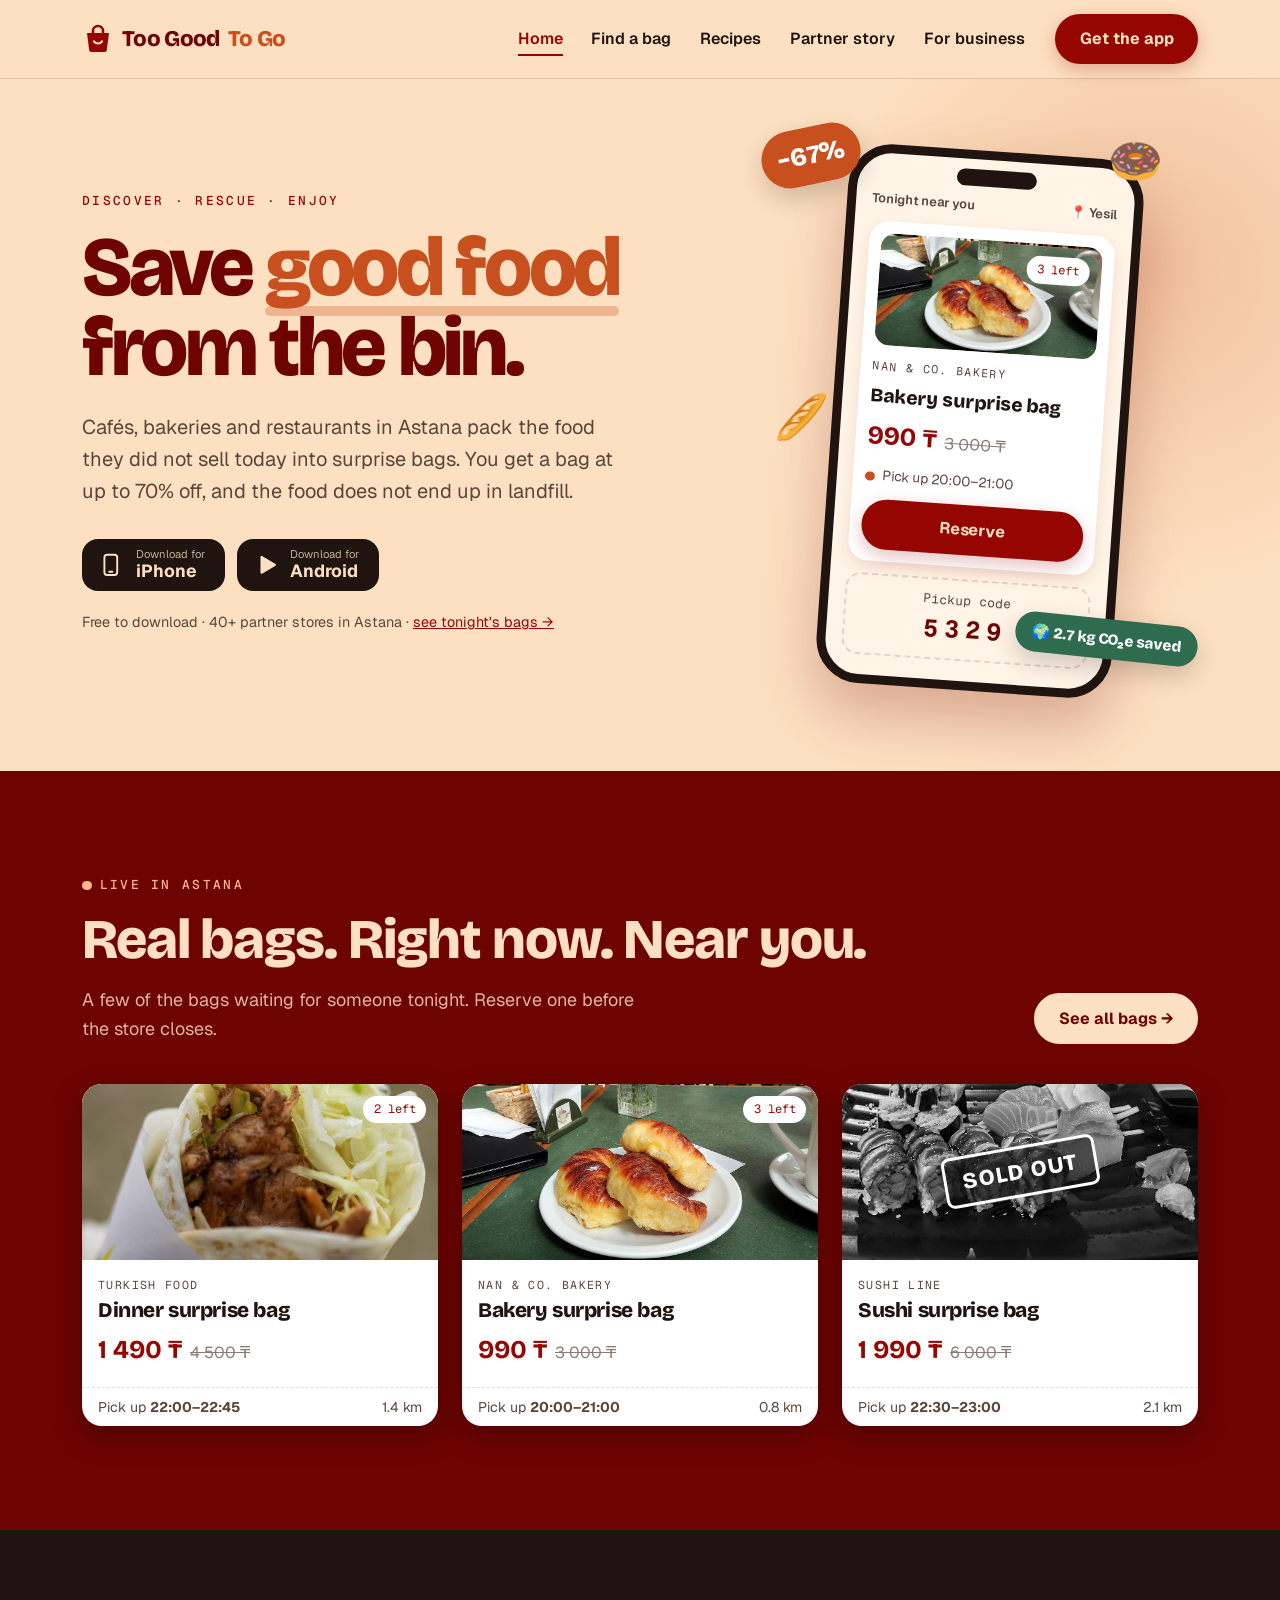
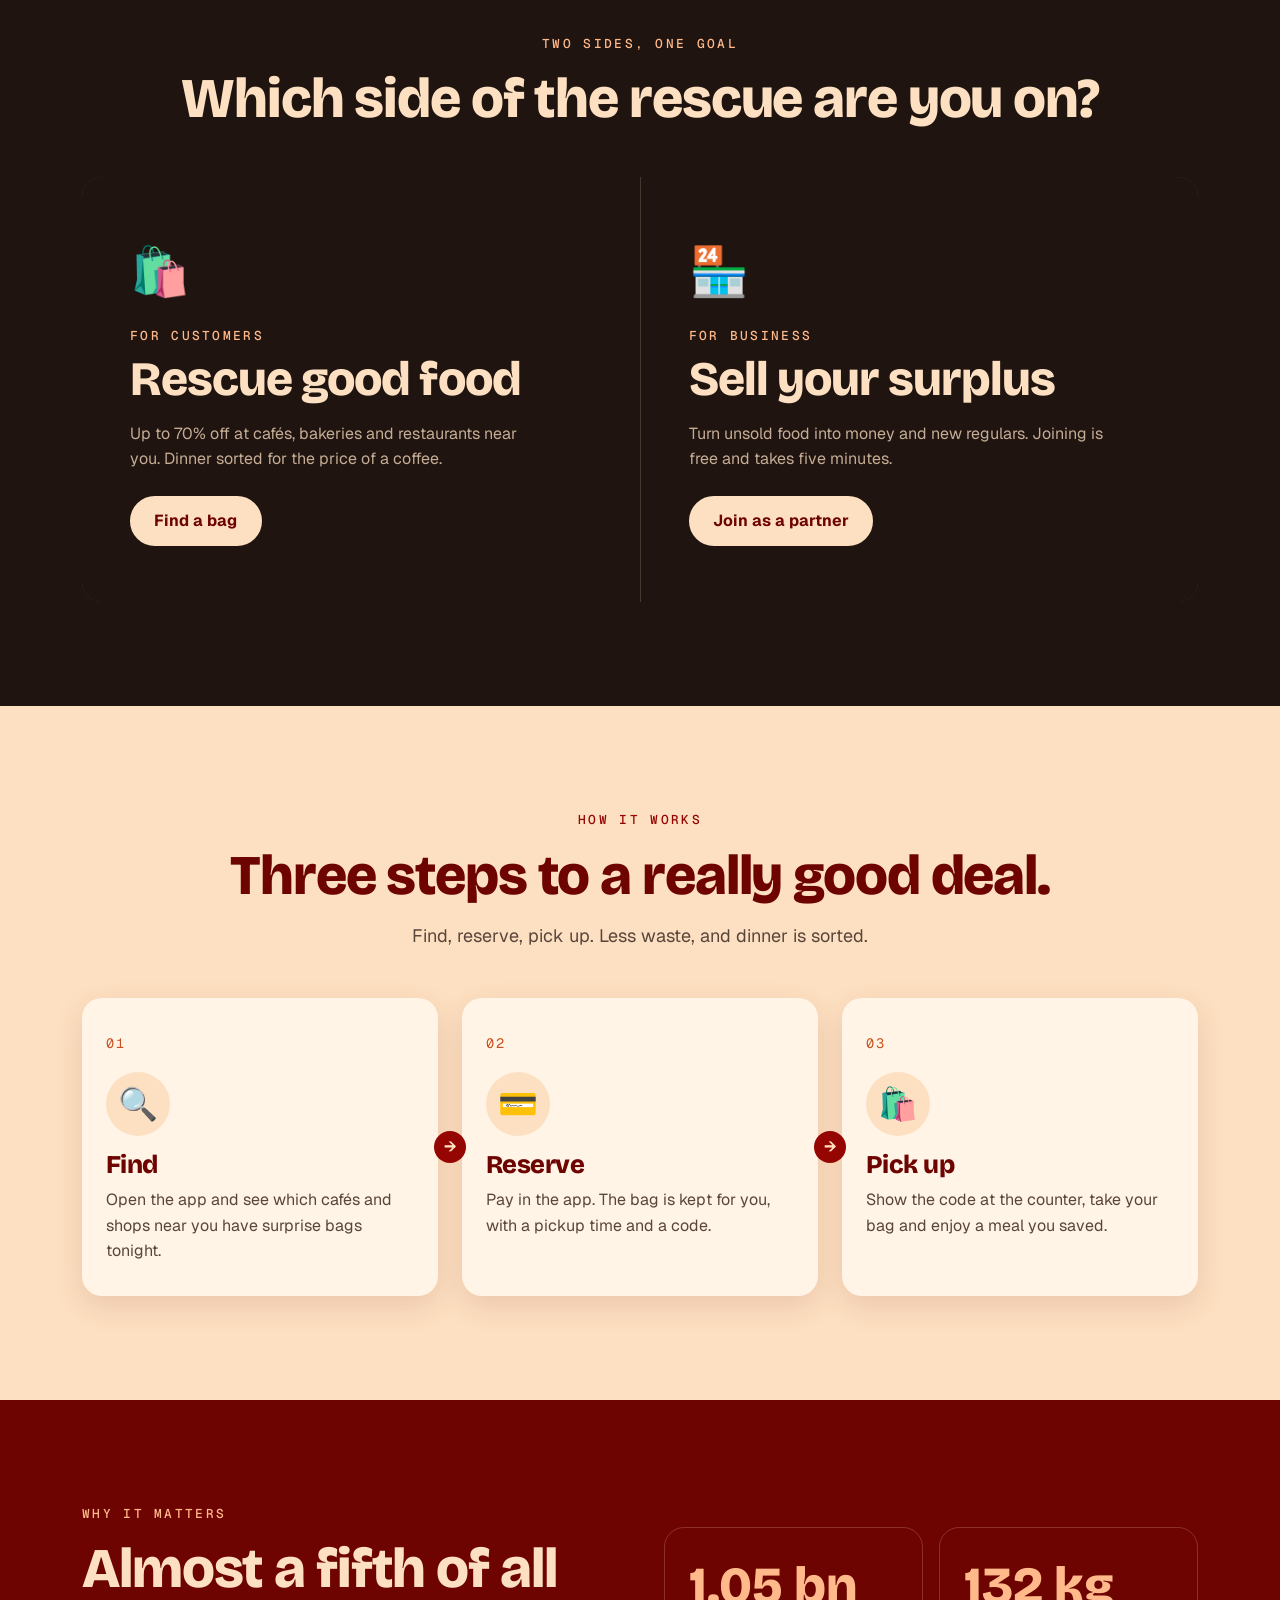
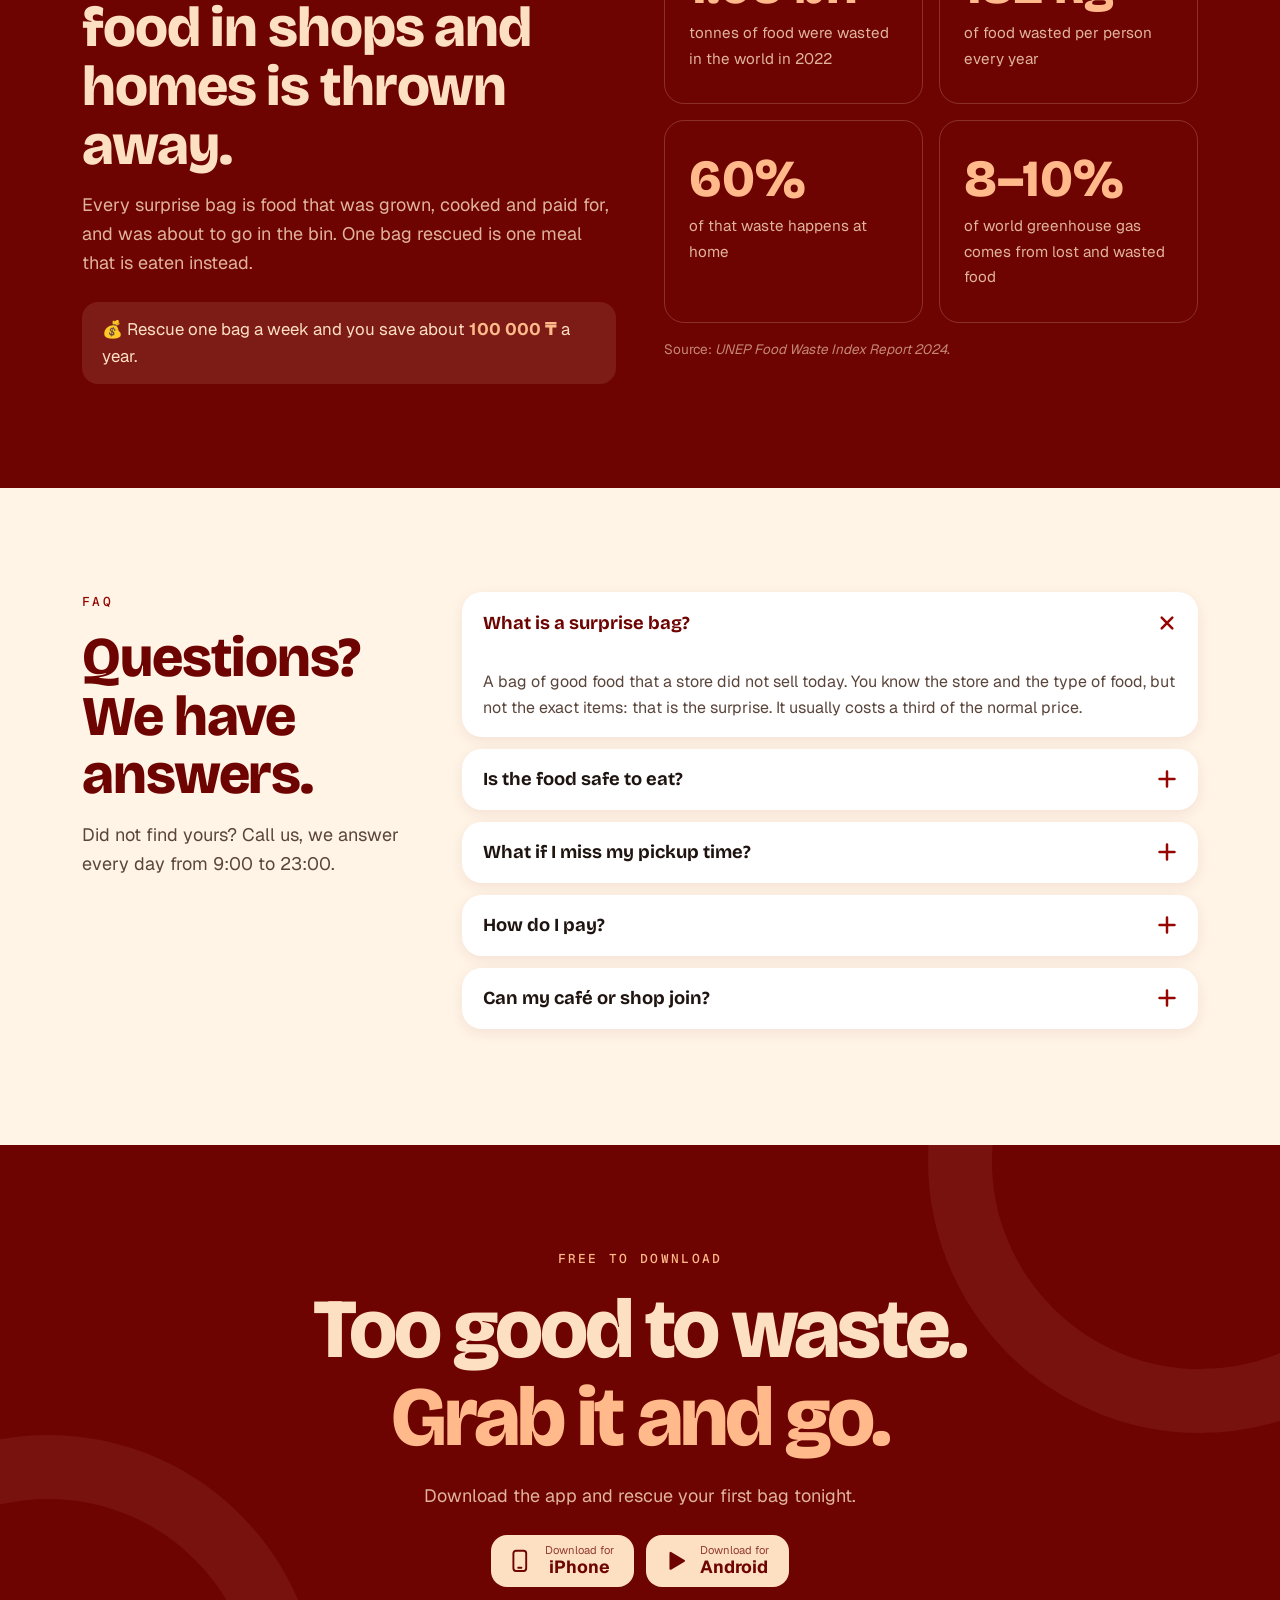
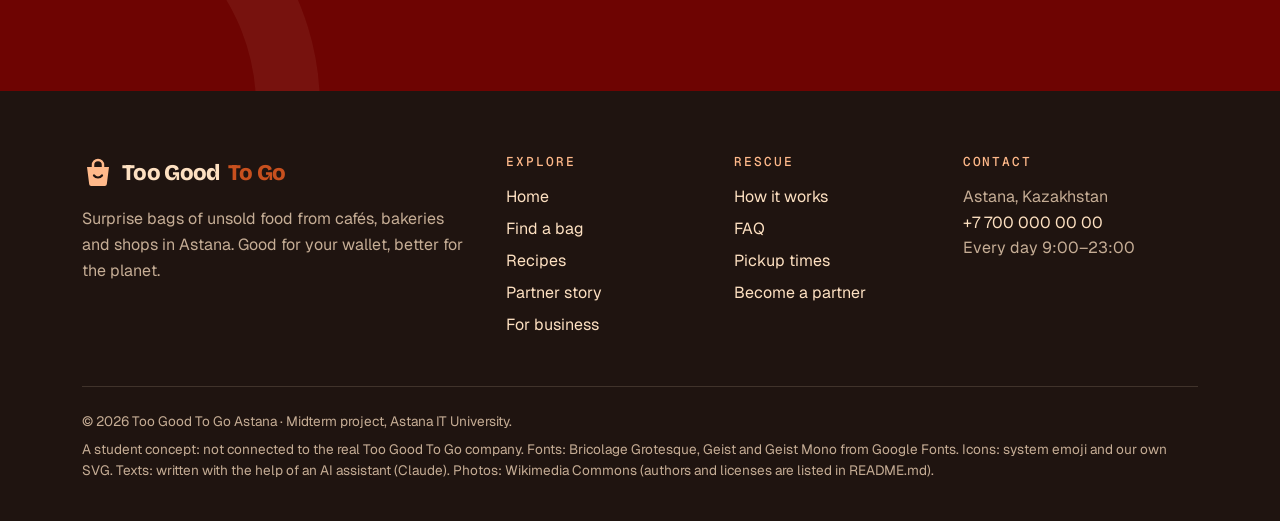
==== index.html @ b16d497e "Home and Partner story pages, shared styles" ====
<!DOCTYPE html>
<html lang="en">
<head>
    <meta charset="UTF-8">
    <meta name="viewport" content="width=device-width, initial-scale=1">
    <meta name="description" content="Too Good To Go Astana: surprise bags of unsold food from cafés, bakeries and shops at up to 70% off.">
    <title>Too Good To Go — Save good food in Astana</title>
    <link rel="preconnect" href="https://fonts.googleapis.com">
    <link rel="preconnect" href="https://fonts.gstatic.com" crossorigin>
    <link href="https://fonts.googleapis.com/css2?family=Bricolage+Grotesque:opsz,wght@12..96,500..800&family=Geist:wght@400..700&family=Geist+Mono:wght@500&display=swap" rel="stylesheet">
    <link href="https://cdn.jsdelivr.net/npm/bootstrap@5.3.8/dist/css/bootstrap.min.css" rel="stylesheet"
          integrity="sha384-sRIl4kxILFvY47J16cr9ZwB07vP4J8+LH7qKQnuqkuIAvNWLzeN8tE5YBujZqJLB" crossorigin="anonymous">
    <link rel="stylesheet" href="css/style.css">
    <link rel="stylesheet" href="css/home.css">
</head>
<body>
<a class="visually-hidden-focusable" href="#main">Skip to content</a>

<header class="site-header sticky-top">
    <nav class="navbar navbar-expand-lg" aria-label="Main menu">
        <div class="container">
            <a class="navbar-brand brand" href="index.html">
                <svg class="brand-icon" viewBox="0 0 32 32" aria-hidden="true">
                    <path d="M11 10V8a5 5 0 0 1 10 0v2" fill="none" stroke="currentColor" stroke-width="2.5" stroke-linecap="round"/>
                    <path d="M5 10h22l-2.2 17.2A2 2 0 0 1 22.8 29H9.2a2 2 0 0 1-2-1.8z" fill="currentColor"/>
                    <path class="brand-smile" d="M12 18.5a5 5 0 0 0 8 0" fill="none" stroke-width="2.2" stroke-linecap="round"/>
                </svg>
                Too Good <span>To Go</span>
            </a>
            <button class="navbar-toggler" type="button" data-bs-toggle="collapse" data-bs-target="#mainMenu"
                    aria-controls="mainMenu" aria-expanded="false" aria-label="Open the menu">
                <span class="navbar-toggler-icon"></span>
            </button>
            <div class="collapse navbar-collapse" id="mainMenu">
                <ul class="navbar-nav ms-auto align-items-lg-center">
                    <li class="nav-item"><a class="nav-link active" aria-current="page" href="index.html">Home</a></li>
                    <li class="nav-item"><a class="nav-link" href="bags.html">Find a bag</a></li>
                    <li class="nav-item"><a class="nav-link" href="recipes.html">Recipes</a></li>
                    <li class="nav-item"><a class="nav-link" href="store.html">Partner story</a></li>
                    <li class="nav-item"><a class="nav-link" href="business.html">For business</a></li>
                    <li class="nav-item ms-lg-3"><a class="btn btn-brand" href="index.html#app">Get the app</a></li>
                </ul>
            </div>
        </div>
    </nav>
</header>

<main id="main">

    <!-- Hero: text on the left, a phone with a bag on the right -->
    <section class="hero">
        <div class="container">
            <div class="row align-items-center g-4 g-xl-5">
                <div class="col-12 col-lg-7">
                    <p class="eyebrow">Discover · Rescue · Enjoy</p>
                    <h1 class="hero-title">Save <span class="highlight">good food</span> <span class="text-nowrap">from the bin.</span></h1>
                    <p class="hero-lead d-none d-md-block">Cafés, bakeries and restaurants in Astana pack the food
                        they did not sell today into surprise bags. You get a bag at up to 70% off, and the food
                        does not end up in landfill.</p>
                    <p class="hero-lead d-md-none">Surprise bags of unsold food from cafés and bakeries in Astana,
                        up to 70% off.</p>
                    <div class="store-buttons">
                        <a class="store-btn" href="#app">
                            <svg viewBox="0 0 24 24" fill="none" stroke="currentColor" stroke-width="1.8"
                                 stroke-linecap="round" aria-hidden="true">
                                <rect x="6" y="2.5" width="12" height="19" rx="2.5"/>
                                <path d="M10.5 18.5h3"/>
                            </svg>
                            <span><small>Download for</small><strong>iPhone</strong></span>
                        </a>
                        <a class="store-btn" href="#app">
                            <svg viewBox="0 0 24 24" fill="currentColor" aria-hidden="true">
                                <path d="M7 4.5v15a1 1 0 0 0 1.5.86l12.6-7.5a1 1 0 0 0 0-1.72L8.5 3.64A1 1 0 0 0 7 4.5z"/>
                            </svg>
                            <span><small>Download for</small><strong>Android</strong></span>
                        </a>
                    </div>
                    <p class="hero-note">Free to download · 40+ partner stores in Astana ·
                        <a href="bags.html">see tonight's bags →</a></p>
                </div>

                <div class="col-12 col-lg-5">
                    <figure class="hero-visual mb-0">
                        <div class="phone">
                            <div class="phone-top">
                                <span>Tonight near you</span>
                                <span>📍 Yesil</span>
                            </div>
                            <article class="phone-bag">
                                <div class="bag-media phone-bag-media">
                                    <img class="bag-photo" src="images/croissant.jpg" alt="Croissants on a plate" width="1200" height="800">
                                    <span class="bag-left">3 left</span>
                                </div>
                                <p class="bag-store">Nan &amp; Co. Bakery</p>
                                <p class="phone-bag-title">Bakery surprise bag</p>
                                <p class="bag-price"><strong>990 ₸</strong> <s>3 000 ₸</s></p>
                                <p class="phone-time"><span class="live-dot"></span>Pick up 20:00–21:00</p>
                                <a class="btn btn-brand w-100" href="bags.html">Reserve</a>
                            </article>
                            <p class="phone-code">Pickup code <strong>5329</strong></p>
                        </div>
                        <span class="sticker sticker-sale" aria-hidden="true">−67%</span>
                        <span class="sticker sticker-co2 d-none d-md-block" aria-hidden="true">🌍 2.7 kg CO₂e saved</span>
                        <span class="sticker sticker-emoji sticker-bread d-none d-sm-block" aria-hidden="true">🥖</span>
                        <span class="sticker sticker-emoji sticker-donut d-none d-sm-block" aria-hidden="true">🍩</span>
                        <figcaption class="visually-hidden">Example of a bag in the app: a bakery bag for 990 ₸
                            instead of 3 000 ₸.</figcaption>
                    </figure>
                </div>
            </div>
        </div>
    </section>

    <!-- Live bags: Bootstrap cards, 1 per row on a phone, 3 from 768px -->
    <section id="live" class="section section-dark">
        <div class="container">
            <div class="live-head">
                <div>
                    <p class="eyebrow"><span class="live-dot"></span>Live in Astana</p>
                    <h2 class="section-title">Real bags. Right now. Near you.</h2>
                    <p class="section-intro mb-0">A few of the bags waiting for someone tonight. Reserve one before
                        the store closes.</p>
                </div>
                <a class="btn btn-cream" href="bags.html">See all bags →</a>
            </div>

            <div class="row g-4">
                <div class="col-12 col-md-4">
                    <article class="card bag-card h-100">
                        <div class="bag-media">
                            <img class="bag-photo" src="images/doner.jpg" alt="Döner wrap with chicken and cabbage" width="1200" height="800">
                            <span class="bag-left">2 left</span>
                        </div>
                        <div class="card-body">
                            <p class="bag-store">Turkish Food</p>
                            <h3 class="card-title bag-title">
                                <a class="stretched-link" href="store.html">Dinner surprise bag</a>
                            </h3>
                            <p class="bag-price"><strong>1 490 ₸</strong> <s>4 500 ₸</s></p>
                        </div>
                        <div class="card-footer bag-foot">
                            <span>Pick up <strong>22:00–22:45</strong></span>
                            <span>1.4 km</span>
                        </div>
                    </article>
                </div>
                <div class="col-12 col-md-4">
                    <article class="card bag-card h-100">
                        <div class="bag-media">
                            <img class="bag-photo" src="images/croissant.jpg" alt="Croissants on a plate" width="1200" height="800">
                            <span class="bag-left">3 left</span>
                        </div>
                        <div class="card-body">
                            <p class="bag-store">Nan &amp; Co. Bakery</p>
                            <h3 class="card-title bag-title">Bakery surprise bag</h3>
                            <p class="bag-price"><strong>990 ₸</strong> <s>3 000 ₸</s></p>
                        </div>
                        <div class="card-footer bag-foot">
                            <span>Pick up <strong>20:00–21:00</strong></span>
                            <span>0.8 km</span>
                        </div>
                    </article>
                </div>
                <div class="col-12 col-md-4">
                    <article class="card bag-card is-sold h-100">
                        <div class="bag-media">
                            <img class="bag-photo" src="images/sushi.jpg" alt="Sushi and sashimi on a dark plate" width="1200" height="800">
                            <span class="sold-stamp">Sold out</span>
                        </div>
                        <div class="card-body">
                            <p class="bag-store">Sushi Line</p>
                            <h3 class="card-title bag-title">Sushi surprise bag</h3>
                            <p class="bag-price"><strong>1 990 ₸</strong> <s>6 000 ₸</s></p>
                        </div>
                        <div class="card-footer bag-foot">
                            <span>Pick up <strong>22:30–23:00</strong></span>
                            <span>2.1 km</span>
                        </div>
                    </article>
                </div>
            </div>
        </div>
    </section>

    <!-- Two sides: my own grid, the 1px gap becomes the line between the halves -->
    <section class="section section-ink">
        <div class="container">
            <div class="text-center mb-5">
                <p class="eyebrow">Two sides, one goal</p>
                <h2 class="section-title">Which side of the rescue are you on?</h2>
            </div>
            <div class="sides-grid">
                <article class="side">
                    <span class="side-emoji" aria-hidden="true">🛍️</span>
                    <p class="eyebrow mt-3 mb-0">For customers</p>
                    <h3>Rescue good food</h3>
                    <p>Up to 70% off at cafés, bakeries and restaurants near you. Dinner sorted for the price of a
                        coffee.</p>
                    <a class="btn btn-cream" href="bags.html">Find a bag</a>
                </article>
                <article class="side">
                    <span class="side-emoji" aria-hidden="true">🏪</span>
                    <p class="eyebrow mt-3 mb-0">For business</p>
                    <h3>Sell your surplus</h3>
                    <p>Turn unsold food into money and new regulars. Joining is free and takes five minutes.</p>
                    <a class="btn btn-cream" href="business.html">Join as a partner</a>
                </article>
            </div>
        </div>
    </section>

    <!-- How it works: an ordered list, because the steps go in order -->
    <section id="how" class="section">
        <div class="container">
            <div class="text-center mb-5">
                <p class="eyebrow">How it works</p>
                <h2 class="section-title">Three steps to a really good deal.</h2>
                <p class="section-intro">Find, reserve, pick up. Less waste, and dinner is sorted.</p>
            </div>
            <ol class="steps">
                <li class="step">
                    <span class="step-num">01</span>
                    <span class="step-icon" aria-hidden="true">🔍</span>
                    <h3>Find</h3>
                    <p>Open the app and see which cafés and shops near you have surprise bags tonight.</p>
                </li>
                <li class="step">
                    <span class="step-num">02</span>
                    <span class="step-icon" aria-hidden="true">💳</span>
                    <h3>Reserve</h3>
                    <p>Pay in the app. The bag is kept for you, with a pickup time and a code.</p>
                </li>
                <li class="step">
                    <span class="step-num">03</span>
                    <span class="step-icon" aria-hidden="true">🛍️</span>
                    <h3>Pick up</h3>
                    <p>Show the code at the counter, take your bag and enjoy a meal you saved.</p>
                </li>
            </ol>
        </div>
    </section>

    <!-- Why it matters: text + 4 numbers in my own grid -->
    <section id="impact" class="section section-dark">
        <div class="container">
            <div class="row g-4 g-xl-5 align-items-center">
                <div class="col-12 col-lg-6">
                    <p class="eyebrow">Why it matters</p>
                    <h2 class="section-title">Almost a fifth of all food in shops and homes is thrown away.</h2>
                    <p class="section-intro">Every surprise bag is food that was grown, cooked and paid for, and was
                        about to go in the bin. One bag rescued is one meal that is eaten instead.</p>
                    <p class="saving"><span aria-hidden="true">💰</span> Rescue one bag a week and you save about
                        <strong>100 000 ₸</strong> a year.</p>
                </div>
                <div class="col-12 col-lg-6">
                    <ul class="stats">
                        <li class="stat">
                            <span class="stat-number">1.05 bn</span>
                            <span class="stat-label">tonnes of food were wasted in the world in 2022</span>
                        </li>
                        <li class="stat">
                            <span class="stat-number">132 kg</span>
                            <span class="stat-label">of food wasted per person every year</span>
                        </li>
                        <li class="stat">
                            <span class="stat-number">60%</span>
                            <span class="stat-label">of that waste happens at home</span>
                        </li>
                        <li class="stat">
                            <span class="stat-number">8–10%</span>
                            <span class="stat-label">of world greenhouse gas comes from lost and wasted food</span>
                        </li>
                    </ul>
                    <p class="impact-source">Source: <cite>UNEP Food Waste Index Report 2024</cite>.</p>
                </div>
            </div>
        </div>
    </section>

    <!-- FAQ: Bootstrap accordion -->
    <section id="faq" class="section section-cream">
        <div class="container">
            <div class="row g-4">
                <div class="col-12 col-lg-4">
                    <p class="eyebrow">FAQ</p>
                    <h2 class="section-title">Questions? We have answers.</h2>
                    <p class="section-intro">Did not find yours? Call us, we answer every day from 9:00 to 23:00.</p>
                </div>
                <div class="col-12 col-lg-8">
                    <div class="accordion faq-accordion" id="faqList">
                        <div class="accordion-item">
                            <h3 class="accordion-header">
                                <button class="accordion-button" type="button" data-bs-toggle="collapse"
                                        data-bs-target="#faqBag" aria-expanded="true" aria-controls="faqBag">
                                    What is a surprise bag?
                                </button>
                            </h3>
                            <div id="faqBag" class="accordion-collapse collapse show" data-bs-parent="#faqList">
                                <div class="accordion-body">A bag of good food that a store did not sell today. You
                                    know the store and the type of food, but not the exact items: that is the surprise.
                                    It usually costs a third of the normal price.</div>
                            </div>
                        </div>
                        <div class="accordion-item">
                            <h3 class="accordion-header">
                                <button class="accordion-button collapsed" type="button" data-bs-toggle="collapse"
                                        data-bs-target="#faqSafe" aria-expanded="false" aria-controls="faqSafe">
                                    Is the food safe to eat?
                                </button>
                            </h3>
                            <div id="faqSafe" class="accordion-collapse collapse" data-bs-parent="#faqList">
                                <div class="accordion-body">Yes. Stores only pack food that is fresh and safe today; it
                                    just will not look good enough to sell tomorrow. Eat it the same evening or the
                                    next day.</div>
                            </div>
                        </div>
                        <div class="accordion-item">
                            <h3 class="accordion-header">
                                <button class="accordion-button collapsed" type="button" data-bs-toggle="collapse"
                                        data-bs-target="#faqLate" aria-expanded="false" aria-controls="faqLate">
                                    What if I miss my pickup time?
                                </button>
                            </h3>
                            <div id="faqLate" class="accordion-collapse collapse" data-bs-parent="#faqList">
                                <div class="accordion-body">The store keeps your bag only during the pickup time. If you
                                    cannot come, cancel in the app at least two hours before and you get your money
                                    back.</div>
                            </div>
                        </div>
                        <div class="accordion-item">
                            <h3 class="accordion-header">
                                <button class="accordion-button collapsed" type="button" data-bs-toggle="collapse"
                                        data-bs-target="#faqPay" aria-expanded="false" aria-controls="faqPay">
                                    How do I pay?
                                </button>
                            </h3>
                            <div id="faqPay" class="accordion-collapse collapse" data-bs-parent="#faqList">
                                <div class="accordion-body">In the app, with a bank card, Apple Pay or Google Pay. You pay
                                    before you come, so the pickup takes a few seconds.</div>
                            </div>
                        </div>
                        <div class="accordion-item">
                            <h3 class="accordion-header">
                                <button class="accordion-button collapsed" type="button" data-bs-toggle="collapse"
                                        data-bs-target="#faqJoin" aria-expanded="false" aria-controls="faqJoin">
                                    Can my café or shop join?
                                </button>
                            </h3>
                            <div id="faqJoin" class="accordion-collapse collapse" data-bs-parent="#faqList">
                                <div class="accordion-body">Yes! Joining is free and takes about five minutes. Fill in
                                    the form on the <a href="business.html#join">For business</a> page.</div>
                            </div>
                        </div>
                    </div>
                </div>
            </div>
        </div>
    </section>

    <!-- Call to action -->
    <section id="app" class="section section-dark cta">
        <div class="container">
            <p class="eyebrow">Free to download</p>
            <h2 class="cta-title">Too good to waste. <span>Grab it and go.</span></h2>
            <p class="section-intro mx-auto mb-4">Download the app and rescue your first bag tonight.</p>
            <div class="store-buttons">
                <a class="store-btn" href="#app">
                    <svg viewBox="0 0 24 24" fill="none" stroke="currentColor" stroke-width="1.8"
                         stroke-linecap="round" aria-hidden="true">
                        <rect x="6" y="2.5" width="12" height="19" rx="2.5"/>
                        <path d="M10.5 18.5h3"/>
                    </svg>
                    <span><small>Download for</small><strong>iPhone</strong></span>
                </a>
                <a class="store-btn" href="#app">
                    <svg viewBox="0 0 24 24" fill="currentColor" aria-hidden="true">
                        <path d="M7 4.5v15a1 1 0 0 0 1.5.86l12.6-7.5a1 1 0 0 0 0-1.72L8.5 3.64A1 1 0 0 0 7 4.5z"/>
                    </svg>
                    <span><small>Download for</small><strong>Android</strong></span>
                </a>
            </div>
        </div>
    </section>

</main>

<footer class="site-footer">
    <div class="container">
        <div class="footer-grid">
            <div>
                <a class="brand" href="index.html">
                    <svg class="brand-icon" viewBox="0 0 32 32" aria-hidden="true">
                        <path d="M11 10V8a5 5 0 0 1 10 0v2" fill="none" stroke="currentColor" stroke-width="2.5" stroke-linecap="round"/>
                        <path d="M5 10h22l-2.2 17.2A2 2 0 0 1 22.8 29H9.2a2 2 0 0 1-2-1.8z" fill="currentColor"/>
                        <path class="brand-smile" d="M12 18.5a5 5 0 0 0 8 0" fill="none" stroke-width="2.2" stroke-linecap="round"/>
                    </svg>
                    Too Good <span>To Go</span>
                </a>
                <p>Surprise bags of unsold food from cafés, bakeries and shops in Astana. Good for your wallet,
                    better for the planet.</p>
            </div>
            <nav aria-label="Footer menu">
                <h2 class="footer-title">Explore</h2>
                <ul class="footer-list">
                    <li><a href="index.html">Home</a></li>
                    <li><a href="bags.html">Find a bag</a></li>
                    <li><a href="recipes.html">Recipes</a></li>
                    <li><a href="store.html">Partner story</a></li>
                    <li><a href="business.html">For business</a></li>
                </ul>
            </nav>
            <div>
                <h2 class="footer-title">Rescue</h2>
                <ul class="footer-list">
                    <li><a href="index.html#how">How it works</a></li>
                    <li><a href="index.html#faq">FAQ</a></li>
                    <li><a href="bags.html#schedule">Pickup times</a></li>
                    <li><a href="business.html#join">Become a partner</a></li>
                </ul>
            </div>
            <div>
                <h2 class="footer-title">Contact</h2>
                <address>
                    Astana, Kazakhstan<br>
                    <a href="tel:+77000000000">+7 700 000 00 00</a><br>
                    Every day 9:00–23:00
                </address>
            </div>
        </div>
        <div class="footer-bottom">
            <p>© 2026 Too Good To Go Astana · Midterm project, Astana IT University.</p>
            <p>A student concept: not connected to the real Too Good To Go company. Fonts: Bricolage Grotesque,
                Geist and Geist Mono from Google Fonts. Icons: system emoji and our own SVG. Texts: written with the help of an AI assistant (Claude). Photos: Wikimedia Commons (authors and
                licenses are listed in README.md).</p>
        </div>
    </div>
</footer>

<script src="https://cdn.jsdelivr.net/npm/bootstrap@5.3.8/dist/js/bootstrap.bundle.min.js"
        integrity="sha384-FKyoEForCGlyvwx9Hj09JcYn3nv7wiPVlz7YYwJrWVcXK/BmnVDxM+D2scQbITxI"
        crossorigin="anonymous"></script>
</body>
</html>
---- css/style.css ----
/* Too Good To Go - shared styles for every page, loaded after Bootstrap */


/* ---------- 1. Colours, fonts and sizes ---------- */

:root {
    --peach: #fde0c1;
    --cream: #fff4e6;
    --maroon: #6e0402;
    --red: #950603;
    --orange: #c8501e;
    --apricot: #ffb98a;
    --ink: #1f1410;
    --text: #5a453b;
    --leaf: #2f6b4f;
    --line: rgba(110, 4, 2, 0.15);

    --font-display: "Bricolage Grotesque", system-ui, sans-serif;
    --font-body: "Geist", system-ui, sans-serif;
    --font-mono: "Geist Mono", ui-monospace, monospace;

    --radius: 1.25rem;
    --shadow: 0 10px 30px rgba(110, 4, 2, 0.12);
    --section-space: 3.5rem;

    /* Bootstrap reads these variables, so its links and focus rings get our colours */
    --bs-body-font-family: var(--font-body);
    --bs-link-color-rgb: 149, 6, 3;
    --bs-link-hover-color-rgb: 110, 4, 2;
}

/* more space between sections on bigger screens */
@media (min-width: 768px) {
    :root {
        --section-space: 5rem;
    }
}

@media (min-width: 1200px) {
    :root {
        --section-space: 6.5rem;
    }
}


/* ---------- 2. Base ---------- */

html {
    scroll-behavior: smooth;
    scroll-padding-top: 5rem; /* so the sticky menu does not cover a section after #link */
}

body {
    background-color: var(--peach);
    color: var(--ink);
    font-family: var(--font-body);
    line-height: 1.6;
}

h1, h2, h3, h4 {
    font-family: var(--font-display);
    font-weight: 800;
    line-height: 1.05;
    letter-spacing: -0.02em;
    color: var(--maroon);
}

::selection {
    background-color: var(--orange);
    color: #fff;
}


/* ---------- 3. Sections and headings ---------- */

.section {
    padding-block: var(--section-space);
}

.section-cream {
    background-color: var(--cream);
}

.section-dark {
    background-color: var(--maroon);
    color: var(--peach);
}

.section-ink {
    background-color: var(--ink);
    color: var(--peach);
}

.section-dark :is(h1, h2, h3),
.section-ink :is(h1, h2, h3) {
    color: var(--peach);
}

/* small monospace label above a heading */
.eyebrow {
    font-family: var(--font-mono);
    font-size: 0.8rem;
    font-weight: 500;
    letter-spacing: 0.18em;
    text-transform: uppercase;
    color: var(--red);
    margin-bottom: 1rem;
}

.section-dark .eyebrow,
.section-ink .eyebrow {
    color: var(--apricot);
}

.section-title {
    font-size: clamp(2rem, 5vw, 3.5rem);
    margin-bottom: 1rem;
}

.section-intro {
    color: var(--text);
    font-size: 1.125rem;
    max-width: 36rem;
}

.section-dark .section-intro,
.section-ink .section-intro {
    color: rgba(253, 224, 193, 0.8);
}

.text-center .section-intro {
    margin-inline: auto;
}

/* orange words with a soft underline */
.highlight {
    position: relative;
    color: var(--orange);
    white-space: nowrap;
}

.highlight::after {
    content: "";
    position: absolute;
    left: 0;
    right: 0;
    bottom: 0.02em;
    height: 0.12em;
    border-radius: 1em;
    background-color: rgba(200, 80, 30, 0.3);
}

/* page header for the inner pages */
.page-head {
    padding-block: 3rem 2.5rem;
}

.page-title {
    font-size: clamp(2.5rem, 7vw, 4.75rem);
    letter-spacing: -0.035em;
    margin-bottom: 1.25rem;
}


/* ---------- 4. Navigation (Bootstrap navbar with our colours) ---------- */

.site-header {
    background-color: rgba(253, 224, 193, 0.88);
    backdrop-filter: blur(10px);
    border-bottom: 1px solid var(--line);
}

.navbar {
    --bs-navbar-padding-y: 0.85rem;
    --bs-navbar-color: var(--ink);
    --bs-navbar-hover-color: var(--red);
    --bs-navbar-active-color: var(--red);
    --bs-navbar-nav-link-padding-x: 0.9rem;
    --bs-navbar-toggler-border-color: var(--maroon);
    --bs-navbar-toggler-border-radius: 999px;
    --bs-navbar-toggler-focus-width: 0.2rem;
    --bs-navbar-toggler-icon-bg: url("data:image/svg+xml,%3csvg xmlns='http://www.w3.org/2000/svg' viewBox='0 0 30 30'%3e%3cpath stroke='%236e0402' stroke-linecap='round' stroke-width='2.5' d='M5 8h20M5 15h20M5 22h20'/%3e%3c/svg%3e");
}

.navbar-toggler {
    border-width: 2px;
}

.navbar .nav-link {
    font-weight: 600;
}

/* the logo: a smiling paper bag + the name */
.brand {
    display: inline-flex;
    align-items: center;
    gap: 0.5rem;
    font-family: var(--font-display);
    font-size: 1.4rem;
    font-weight: 800;
    letter-spacing: -0.03em;
    color: var(--maroon);
}

.brand:hover {
    color: var(--maroon);
}

.brand span {
    color: var(--orange);
}

.brand-icon {
    width: 2rem;
    height: 2rem;
    color: var(--red);
    transition: transform 0.3s ease;
}

.brand:hover .brand-icon {
    transform: rotate(-12deg) scale(1.1);
}

/* the smile on the bag has the colour of the background */
.brand-smile {
    stroke: var(--peach);
}

/* phone and tablet: the opened menu gets some space */
@media (max-width: 991.98px) {
    .navbar-nav {
        padding-block: 1rem 0.5rem;
    }

    .navbar-nav .btn {
        margin-top: 0.5rem;
        width: 100%;
    }
}

/* laptop: a line grows under the link you point at and under the current page */
@media (min-width: 992px) {
    .navbar .nav-link {
        position: relative;
    }

    .navbar .nav-link::after {
        content: "";
        position: absolute;
        left: var(--bs-navbar-nav-link-padding-x);
        right: var(--bs-navbar-nav-link-padding-x);
        bottom: 0.25rem;
        height: 2px;
        background-color: currentColor;
        transform: scaleX(0);
        transform-origin: left;
        transition: transform 0.25s ease;
    }

    .navbar .nav-link:hover::after,
    .navbar .nav-link.active::after {
        transform: scaleX(1);
    }
}


/* ---------- 5. Buttons (Bootstrap .btn with our variables) ---------- */

.btn-brand,
.btn-ghost,
.btn-cream,
.btn-outline-cream,
.chip {
    --bs-btn-padding-x: 1.4rem;
    --bs-btn-padding-y: 0.7rem;
    --bs-btn-font-weight: 700;
    --bs-btn-border-width: 2px;
    --bs-btn-border-radius: 999px;
    --bs-btn-focus-shadow-rgb: 200, 80, 30;
    transition: transform 0.2s ease, background-color 0.2s ease, color 0.2s ease, border-color 0.2s ease;
}

.btn-brand.btn-lg,
.btn-ghost.btn-lg,
.btn-cream.btn-lg,
.btn-outline-cream.btn-lg {
    --bs-btn-padding-x: 1.8rem;
    --bs-btn-padding-y: 0.9rem;
}

.btn-brand:hover,
.btn-ghost:hover,
.btn-cream:hover,
.btn-outline-cream:hover {
    transform: translateY(-2px);
}

/* red filled button - the main action */
.btn-brand {
    --bs-btn-color: var(--peach);
    --bs-btn-bg: var(--red);
    --bs-btn-border-color: var(--red);
    --bs-btn-hover-color: #fff;
    --bs-btn-hover-bg: var(--maroon);
    --bs-btn-hover-border-color: var(--maroon);
    --bs-btn-active-color: #fff;
    --bs-btn-active-bg: var(--maroon);
    --bs-btn-active-border-color: var(--maroon);
    box-shadow: 0 6px 18px rgba(149, 6, 3, 0.25);
}

/* outline button for the second action */
.btn-ghost {
    --bs-btn-color: var(--maroon);
    --bs-btn-bg: transparent;
    --bs-btn-border-color: var(--maroon);
    --bs-btn-hover-color: var(--peach);
    --bs-btn-hover-bg: var(--maroon);
    --bs-btn-hover-border-color: var(--maroon);
    --bs-btn-active-color: var(--peach);
    --bs-btn-active-bg: var(--maroon);
    --bs-btn-active-border-color: var(--maroon);
}

/* light button on dark sections */
.btn-cream {
    --bs-btn-color: var(--maroon);
    --bs-btn-bg: var(--peach);
    --bs-btn-border-color: var(--peach);
    --bs-btn-hover-color: var(--maroon);
    --bs-btn-hover-bg: #fff;
    --bs-btn-hover-border-color: #fff;
    --bs-btn-active-color: var(--maroon);
    --bs-btn-active-bg: #fff;
    --bs-btn-active-border-color: #fff;
}

/* light outline button on dark sections */
.btn-outline-cream {
    --bs-btn-color: var(--peach);
    --bs-btn-bg: transparent;
    --bs-btn-border-color: rgba(253, 224, 193, 0.6);
    --bs-btn-hover-color: var(--maroon);
    --bs-btn-hover-bg: var(--peach);
    --bs-btn-hover-border-color: var(--peach);
    --bs-btn-active-color: var(--maroon);
    --bs-btn-active-bg: var(--peach);
    --bs-btn-active-border-color: var(--peach);
}

/* small round toggle: a radio or a checkbox (.btn-check) with a label that looks like a pill */
.chip {
    --bs-btn-padding-x: 1.1rem;
    --bs-btn-padding-y: 0.45rem;
    --bs-btn-font-weight: 600;
    --bs-btn-color: var(--maroon);
    --bs-btn-bg: #fff;
    --bs-btn-border-color: var(--line);
    --bs-btn-hover-color: var(--maroon);
    --bs-btn-hover-bg: #fff;
    --bs-btn-hover-border-color: var(--maroon);
    --bs-btn-active-color: var(--peach);
    --bs-btn-active-bg: var(--maroon);
    --bs-btn-active-border-color: var(--maroon);
}

/* "Download for iPhone / Android" buttons */
.store-buttons {
    display: flex;
    flex-wrap: wrap;
    gap: 0.75rem;
}

.store-btn {
    display: inline-flex;
    align-items: center;
    gap: 0.75rem;
    padding: 0.6rem 1.25rem 0.6rem 1rem;
    border-radius: 1rem;
    background-color: var(--ink);
    color: var(--peach);
    text-decoration: none;
    transition: transform 0.2s ease, background-color 0.2s ease;
}

.store-btn:hover {
    transform: translateY(-3px);
    background-color: var(--maroon);
    color: #fff;
}

.store-btn svg {
    width: 1.6rem;
    height: 1.6rem;
    flex: none;
}

.store-btn small {
    display: block;
    font-size: 0.7rem;
    line-height: 1;
    opacity: 0.75;
}

.store-btn strong {
    display: block;
    font-size: 1.1rem;
    line-height: 1.2;
}

.section-dark .store-btn {
    background-color: var(--peach);
    color: var(--maroon);
}

.section-dark .store-btn:hover {
    background-color: #fff;
}


/* ---------- 6. Bag card (Bootstrap card, used on Home, Find a bag and Partner story) ---------- */

.bag-card {
    --bs-card-border-width: 0;
    --bs-card-border-radius: var(--radius);
    --bs-card-inner-border-radius: var(--radius);
    --bs-card-bg: #fff;
    --bs-card-color: var(--ink);
    --bs-card-cap-bg: transparent;
    overflow: hidden;
    box-shadow: var(--shadow);
    transition: transform 0.25s ease, box-shadow 0.25s ease;
}

.bag-card:hover {
    transform: translateY(-6px) rotate(-0.6deg);
    box-shadow: 0 18px 40px rgba(31, 20, 16, 0.25);
}

/* the photo of the bag; grid + place-items keep the "Sold out" stamp in the centre */
.bag-media {
    position: relative;
    display: grid;
    place-items: center;
    height: 11rem;
    overflow: hidden;
    background-color: var(--peach);
}

/* the photo fills the whole box; object-fit: cover cuts the extra parts instead of stretching it */
.bag-photo {
    position: absolute;
    inset: 0;
    width: 100%;
    height: 100%;
    object-fit: cover;
    transition: transform 0.4s ease;
}

.bag-card:hover .bag-photo {
    transform: scale(1.06);
}

.bag-left {
    position: absolute;
    top: 0.75rem;
    right: 0.75rem;
    padding: 0.25rem 0.65rem;
    border-radius: 999px;
    background-color: #fff;
    color: var(--red);
    font-family: var(--font-mono);
    font-size: 0.75rem;
}

.bag-store {
    font-family: var(--font-mono);
    font-size: 0.72rem;
    letter-spacing: 0.12em;
    text-transform: uppercase;
    color: var(--text);
    margin-bottom: 0.35rem;
}

/* two classes, so it is stronger than the light headings of .section-dark */
.bag-card .bag-title {
    font-size: 1.3rem;
    color: var(--ink);
    margin-bottom: 0.5rem;
}

.bag-title a {
    color: inherit;
    text-decoration: none;
}

.bag-price {
    display: flex;
    flex-wrap: wrap;
    align-items: baseline;
    gap: 0.5rem;
    margin-bottom: 0;
}

.bag-price strong {
    font-family: var(--font-display);
    font-size: 1.6rem;
    color: var(--red);
}

.bag-price s {
    color: var(--text);
    opacity: 0.7;
}

.bag-foot {
    display: flex;
    flex-wrap: wrap;
    justify-content: space-between;
    gap: 0.25rem 0.75rem;
    border-top: 1px dashed var(--line);
    font-size: 0.875rem;
    color: var(--text);
}

/* sold out: grey picture with a rotated stamp, no hover jump */
.bag-card.is-sold .bag-media {
    filter: grayscale(1);
}

.bag-card.is-sold:hover {
    transform: none;
}

.sold-stamp {
    position: absolute;
    padding: 0.3rem 1rem;
    border: 3px solid #fff;
    border-radius: 0.5rem;
    color: #fff;
    background-color: rgba(31, 20, 16, 0.55);
    font-family: var(--font-display);
    font-size: 1.4rem;
    font-weight: 800;
    letter-spacing: 0.05em;
    text-transform: uppercase;
    transform: rotate(-10deg);
}


/* ---------- 7. Steps "how it works" (Home and For business) ---------- */

.steps {
    display: grid;
    gap: 1.5rem;
    list-style: none;
    margin: 0;
    padding: 0;
}

.step {
    position: relative;
    padding: 2rem 1.5rem;
    border-radius: var(--radius);
    background-color: var(--cream);
    box-shadow: var(--shadow);
    transition: transform 0.25s ease;
}

.section-cream .step {
    background-color: #fff;
}

.step:hover {
    transform: translateY(-4px);
}

.step-num {
    font-family: var(--font-mono);
    font-size: 0.85rem;
    letter-spacing: 0.15em;
    color: var(--orange);
}

.step-icon {
    display: grid;
    place-items: center;
    width: 4rem;
    height: 4rem;
    margin: 1rem 0;
    border-radius: 50%;
    background-color: var(--peach);
    font-size: 2rem;
}

.step h3 {
    font-size: 1.6rem;
}

.step p {
    color: var(--text);
    margin-bottom: 0;
}

/* tablet and laptop: 3 in a row with a round arrow between the steps */
@media (min-width: 768px) {
    .steps {
        grid-template-columns: repeat(3, 1fr);
    }

    .step:not(:last-child)::after {
        content: "→";
        position: absolute;
        z-index: 1;
        top: 50%;
        right: -1.75rem;
        display: grid;
        place-items: center;
        width: 2rem;
        height: 2rem;
        border-radius: 50%;
        background-color: var(--red);
        color: var(--peach);
        font-weight: 700;
        transform: translateY(-50%);
    }
}


/* ---------- 8. FAQ (Bootstrap accordion with a + icon) ---------- */

.faq-accordion {
    --bs-accordion-bg: #fff;
    --bs-accordion-color: var(--text);
    --bs-accordion-border-color: transparent;
    --bs-accordion-border-radius: var(--radius);
    --bs-accordion-inner-border-radius: var(--radius);
    --bs-accordion-btn-padding-y: 1.25rem;
    --bs-accordion-btn-color: var(--ink);
    --bs-accordion-active-color: var(--maroon);
    --bs-accordion-active-bg: #fff;
    --bs-accordion-btn-focus-box-shadow: 0 0 0 0.2rem rgba(200, 80, 30, 0.3);
    --bs-accordion-btn-icon: url("data:image/svg+xml,%3csvg xmlns='http://www.w3.org/2000/svg' viewBox='0 0 16 16' fill='none' stroke='%23950603' stroke-width='2' stroke-linecap='round'%3e%3cpath d='M8 2v12M2 8h12'/%3e%3c/svg%3e");
    --bs-accordion-btn-active-icon: var(--bs-accordion-btn-icon);
    --bs-accordion-btn-icon-transform: rotate(45deg); /* the + turns into × */
}

.faq-accordion .accordion-item {
    margin-bottom: 0.75rem;
    border-radius: var(--radius);
    overflow: hidden;
    box-shadow: 0 4px 14px rgba(110, 4, 2, 0.08);
}

.faq-accordion .accordion-button {
    font-family: var(--font-display);
    font-size: 1.15rem;
    font-weight: 700;
}


/* ---------- 9. Call to action at the end of a page ---------- */

.cta {
    position: relative;
    isolation: isolate;
    overflow: hidden;
    text-align: center;
}

/* two big rings in the background */
.cta::before,
.cta::after {
    content: "";
    position: absolute;
    z-index: -1;
    width: 34rem;
    height: 34rem;
    border: 4rem solid rgba(253, 224, 193, 0.06);
    border-radius: 50%;
}

.cta::before {
    left: -14rem;
    bottom: -18rem;
}

.cta::after {
    right: -12rem;
    top: -16rem;
}

.cta-title {
    font-size: clamp(2.5rem, 8vw, 5.25rem);
    letter-spacing: -0.035em;
    margin-bottom: 1.25rem;
}

.cta-title span {
    display: block;
    color: var(--apricot);
}

.cta .store-buttons {
    justify-content: center;
}


/* ---------- 10. Footer ---------- */

.site-footer {
    padding-block: 4rem 2rem;
    background-color: var(--ink);
    color: rgba(253, 224, 193, 0.75);
}

.site-footer .brand {
    color: var(--peach);
    margin-bottom: 1rem;
}

.site-footer .brand-icon {
    color: var(--apricot);
}

.site-footer .brand-smile {
    stroke: var(--ink);
}

.footer-grid {
    display: grid;
    gap: 2rem;
}

.footer-title {
    font-family: var(--font-mono);
    font-size: 0.8rem;
    font-weight: 500;
    letter-spacing: 0.15em;
    text-transform: uppercase;
    color: var(--apricot);
    margin-bottom: 1rem;
}

.footer-list {
    list-style: none;
    margin: 0;
    padding: 0;
}

.footer-list li + li {
    margin-top: 0.4rem;
}

.site-footer a {
    color: var(--peach);
    text-decoration: none;
}

.site-footer a:hover {
    color: var(--apricot);
    text-decoration: underline;
}

.site-footer address {
    margin-bottom: 0;
}

.footer-bottom {
    margin-top: 3rem;
    padding-top: 1.5rem;
    border-top: 1px solid rgba(253, 224, 193, 0.15);
    font-size: 0.85rem;
}

.footer-bottom p {
    margin-bottom: 0.4rem;
}

/* tablet: 2 columns, laptop: brand column is wider than the 3 link columns */
@media (min-width: 576px) {
    .footer-grid {
        grid-template-columns: repeat(2, 1fr);
    }
}

@media (min-width: 992px) {
    .footer-grid {
        grid-template-columns: 2fr 1fr 1fr 1.2fr;
    }
}


/* ---------- 11. Small helpers ---------- */

/* small dot for "live" labels */
.live-dot {
    display: inline-block;
    width: 0.6rem;
    height: 0.6rem;
    margin-right: 0.5rem;
    border-radius: 50%;
    background-color: var(--apricot);
    vertical-align: middle;
}
---- css/home.css ----
/* Home page */


/* ---------- Hero ---------- */

.hero {
    position: relative;
    isolation: isolate; /* the glow with z-index: -1 stays inside the hero */
    overflow: hidden;
    padding-block: 2.5rem 4rem;
}

/* soft orange glow behind the phone */
.hero::before {
    content: "";
    position: absolute;
    z-index: -1;
    top: -10rem;
    right: -14rem;
    width: 44rem;
    height: 44rem;
    border-radius: 50%;
    background: radial-gradient(circle, rgba(200, 80, 30, 0.22), transparent 65%);
}

.hero-title {
    font-size: clamp(2.75rem, 8vw, 5.25rem);
    letter-spacing: -0.04em;
    line-height: 0.95;
    margin-bottom: 1.5rem;
}

.hero-lead {
    color: var(--text);
    font-size: clamp(1.05rem, 2vw, 1.25rem);
    max-width: 34rem;
    margin-bottom: 2rem;
}

.hero-note {
    margin: 1.25rem 0 0;
    color: var(--text);
    font-size: 0.9rem;
}


/* ---------- The phone in the hero (only HTML and CSS, no picture) ---------- */

.hero-visual {
    position: relative;
    display: flex;
    justify-content: center;
    padding: 2rem 0 1rem;
}

.phone {
    position: relative;
    width: min(100%, 18.5rem);
    padding: 2.25rem 1rem 1.25rem;
    border: 0.6rem solid var(--ink);
    border-radius: 2.75rem;
    background-color: var(--cream);
    box-shadow: 0 30px 60px rgba(110, 4, 2, 0.25);
    transform: rotate(4deg);
    transition: transform 0.4s ease;
}

.hero-visual:hover .phone {
    transform: rotate(0deg) scale(1.02);
}

/* the camera notch */
.phone::before {
    content: "";
    position: absolute;
    top: 0.6rem;
    left: 50%;
    width: 5rem;
    height: 1.1rem;
    border-radius: 1rem;
    background-color: var(--ink);
    transform: translateX(-50%);
}

.phone-top {
    display: flex;
    justify-content: space-between;
    margin-bottom: 0.75rem;
    color: var(--text);
    font-size: 0.8rem;
    font-weight: 600;
}

.phone-bag {
    padding: 0.75rem;
    border-radius: 1.25rem;
    background-color: #fff;
    box-shadow: 0 6px 16px rgba(110, 4, 2, 0.1);
}

.phone-bag-media {
    height: 7rem;
    margin-bottom: 0.75rem;
    border-radius: 0.9rem;
}

.phone-bag-title {
    margin-bottom: 0.25rem;
    color: var(--ink);
    font-family: var(--font-display);
    font-size: 1.2rem;
    font-weight: 800;
}

.phone-time {
    margin: 0.5rem 0 0.75rem;
    color: var(--text);
    font-size: 0.85rem;
}

.phone .live-dot {
    background-color: var(--orange);
}

.phone-code {
    margin: 0.75rem 0 0;
    padding: 0.6rem;
    border: 2px dashed var(--line);
    border-radius: 1rem;
    color: var(--text);
    font-family: var(--font-mono);
    font-size: 0.8rem;
    text-align: center;
}

.phone-code strong {
    display: block;
    color: var(--maroon);
    font-size: 1.5rem;
    letter-spacing: 0.3em;
}

/* stickers around the phone */
.sticker {
    position: absolute;
    z-index: 1;
    padding: 0.5rem 1rem;
    border-radius: 999px;
    font-family: var(--font-display);
    font-weight: 800;
    box-shadow: 0 10px 24px rgba(31, 20, 16, 0.2);
}

.sticker-sale {
    top: 0.5rem;
    left: 0;
    background-color: var(--orange);
    color: #fff;
    font-size: 1.6rem;
    rotate: -12deg;
}

.sticker-co2 {
    right: 0;
    bottom: 3rem;
    background-color: var(--leaf);
    color: #fff;
    font-size: 0.95rem;
    rotate: 6deg;
}

.sticker-emoji {
    padding: 0;
    background: none;
    box-shadow: none;
    font-size: 2.75rem;
}

.sticker-bread {
    top: 45%;
    left: 3%;
}

.sticker-donut {
    top: 0.5rem;
    right: 8%;
}


/* ---------- Live bags ---------- */

.live-head {
    display: flex;
    flex-wrap: wrap;
    justify-content: space-between;
    align-items: flex-end;
    gap: 1.5rem;
    margin-bottom: 2.5rem;
}

.section-dark .bag-card {
    box-shadow: 0 10px 30px rgba(0, 0, 0, 0.3);
}


/* ---------- Two sides ---------- */

.sides-grid {
    display: grid;
    gap: 1px;
    overflow: hidden;
    border-radius: var(--radius);
    background-color: rgba(253, 224, 193, 0.18); /* shows through the gap as a thin line */
}

.side {
    padding: 2.5rem 1.75rem;
    background-color: var(--ink);
    transition: background-color 0.3s ease;
}

.side:hover {
    background-color: #2b1c16;
}

.side-emoji {
    display: inline-block;
    font-size: 3rem;
    transition: transform 0.3s ease;
}

.side:hover .side-emoji {
    transform: translateY(-6px) rotate(-8deg);
}

.side h3 {
    font-size: clamp(2rem, 4vw, 3rem);
    margin-block: 0.5rem 1rem;
}

.side p {
    max-width: 26rem;
    margin-bottom: 1.5rem;
    color: rgba(253, 224, 193, 0.75);
}

@media (min-width: 768px) {
    .sides-grid {
        grid-template-columns: 1fr 1fr;
    }

    .side {
        padding: 3.5rem 3rem;
    }
}


/* ---------- Why it matters ---------- */

.saving {
    display: inline-block;
    margin: 0.5rem 0 0;
    padding: 0.9rem 1.25rem;
    border-radius: 1rem;
    background-color: rgba(253, 224, 193, 0.1);
    font-size: 1.05rem;
}

.saving strong {
    color: var(--apricot);
}

.stats {
    display: grid;
    grid-template-columns: repeat(2, 1fr);
    gap: 1rem;
    margin: 0 0 1rem;
    padding: 0;
    list-style: none;
}

.stat {
    padding: 1.5rem 1rem;
    border: 1px solid rgba(253, 224, 193, 0.2);
    border-radius: var(--radius);
    transition: background-color 0.3s ease, transform 0.3s ease;
}

.stat:hover {
    background-color: rgba(253, 224, 193, 0.06);
    transform: translateY(-4px);
}

.stat-number {
    display: block;
    margin-bottom: 0.5rem;
    color: var(--apricot);
    font-family: var(--font-display);
    font-size: clamp(1.75rem, 5vw, 3.25rem);
    font-weight: 800;
    line-height: 1;
}

.stat-label {
    color: rgba(253, 224, 193, 0.8);
    font-size: 0.95rem;
}

.impact-source {
    margin: 0;
    color: rgba(253, 224, 193, 0.6);
    font-size: 0.85rem;
}

@media (min-width: 768px) {
    .stat {
        padding: 2rem 1.5rem;
    }
}
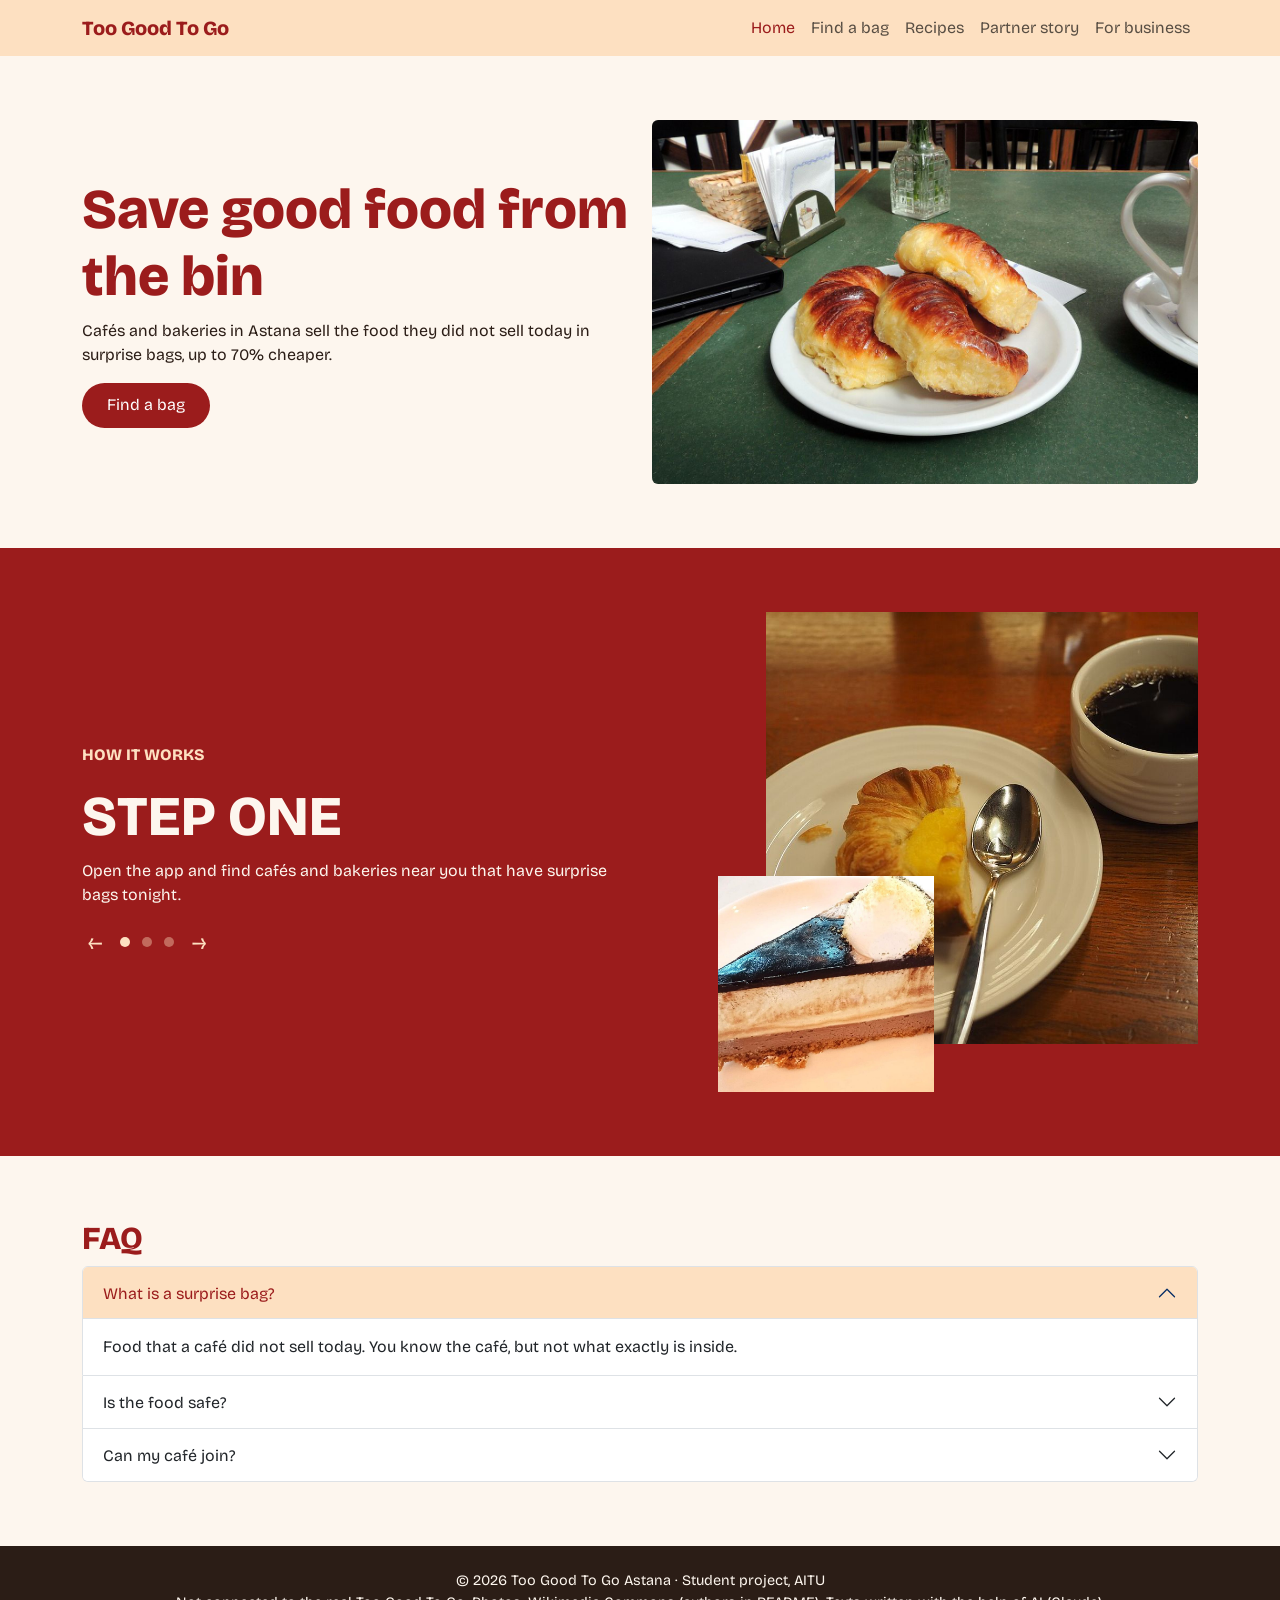
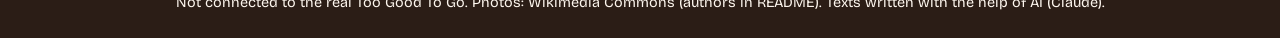
==== commit c350d80c: "Simpler Home and Partner story, shared styles" ====
--- a/index.html
+++ b/index.html
@@ -3,352 +3,122 @@
 <head>
     <meta charset="UTF-8">
     <meta name="viewport" content="width=device-width, initial-scale=1">
-    <meta name="description" content="Too Good To Go Astana: surprise bags of unsold food from cafés, bakeries and shops at up to 70% off.">
-    <title>Too Good To Go — Save good food in Astana</title>
-    <link rel="preconnect" href="https://fonts.googleapis.com">
-    <link rel="preconnect" href="https://fonts.gstatic.com" crossorigin>
-    <link href="https://fonts.googleapis.com/css2?family=Bricolage+Grotesque:opsz,wght@12..96,500..800&family=Geist:wght@400..700&family=Geist+Mono:wght@500&display=swap" rel="stylesheet">
+    <title>Too Good To Go Astana</title>
+    <link href="https://fonts.googleapis.com/css2?family=Bricolage+Grotesque:wght@400;600;800&display=swap" rel="stylesheet">
     <link href="https://cdn.jsdelivr.net/npm/bootstrap@5.3.8/dist/css/bootstrap.min.css" rel="stylesheet"
           integrity="sha384-sRIl4kxILFvY47J16cr9ZwB07vP4J8+LH7qKQnuqkuIAvNWLzeN8tE5YBujZqJLB" crossorigin="anonymous">
     <link rel="stylesheet" href="css/style.css">
     <link rel="stylesheet" href="css/home.css">
 </head>
 <body>
-<a class="visually-hidden-focusable" href="#main">Skip to content</a>
 
-<header class="site-header sticky-top">
-    <nav class="navbar navbar-expand-lg" aria-label="Main menu">
+<header>
+    <nav class="navbar navbar-expand-lg">
         <div class="container">
-            <a class="navbar-brand brand" href="index.html">
-                <svg class="brand-icon" viewBox="0 0 32 32" aria-hidden="true">
-                    <path d="M11 10V8a5 5 0 0 1 10 0v2" fill="none" stroke="currentColor" stroke-width="2.5" stroke-linecap="round"/>
-                    <path d="M5 10h22l-2.2 17.2A2 2 0 0 1 22.8 29H9.2a2 2 0 0 1-2-1.8z" fill="currentColor"/>
-                    <path class="brand-smile" d="M12 18.5a5 5 0 0 0 8 0" fill="none" stroke-width="2.2" stroke-linecap="round"/>
-                </svg>
-                Too Good <span>To Go</span>
-            </a>
-            <button class="navbar-toggler" type="button" data-bs-toggle="collapse" data-bs-target="#mainMenu"
-                    aria-controls="mainMenu" aria-expanded="false" aria-label="Open the menu">
+            <a class="navbar-brand" href="index.html">Too Good To Go</a>
+            <button class="navbar-toggler" type="button" data-bs-toggle="collapse" data-bs-target="#menu"
+                    aria-controls="menu" aria-expanded="false" aria-label="Open the menu">
                 <span class="navbar-toggler-icon"></span>
             </button>
-            <div class="collapse navbar-collapse" id="mainMenu">
-                <ul class="navbar-nav ms-auto align-items-lg-center">
+            <div class="collapse navbar-collapse" id="menu">
+                <ul class="navbar-nav ms-auto">
                     <li class="nav-item"><a class="nav-link active" aria-current="page" href="index.html">Home</a></li>
                     <li class="nav-item"><a class="nav-link" href="bags.html">Find a bag</a></li>
                     <li class="nav-item"><a class="nav-link" href="recipes.html">Recipes</a></li>
                     <li class="nav-item"><a class="nav-link" href="store.html">Partner story</a></li>
                     <li class="nav-item"><a class="nav-link" href="business.html">For business</a></li>
-                    <li class="nav-item ms-lg-3"><a class="btn btn-brand" href="index.html#app">Get the app</a></li>
                 </ul>
             </div>
         </div>
     </nav>
 </header>
 
-<main id="main">
-
-    <!-- Hero: text on the left, a phone with a bag on the right -->
+<main>
+    <!-- Hero: text and a photo, two columns from 768px -->
     <section class="hero">
         <div class="container">
-            <div class="row align-items-center g-4 g-xl-5">
-                <div class="col-12 col-lg-7">
-                    <p class="eyebrow">Discover · Rescue · Enjoy</p>
-                    <h1 class="hero-title">Save <span class="highlight">good food</span> <span class="text-nowrap">from the bin.</span></h1>
-                    <p class="hero-lead d-none d-md-block">Cafés, bakeries and restaurants in Astana pack the food
-                        they did not sell today into surprise bags. You get a bag at up to 70% off, and the food
-                        does not end up in landfill.</p>
-                    <p class="hero-lead d-md-none">Surprise bags of unsold food from cafés and bakeries in Astana,
-                        up to 70% off.</p>
-                    <div class="store-buttons">
-                        <a class="store-btn" href="#app">
-                            <svg viewBox="0 0 24 24" fill="none" stroke="currentColor" stroke-width="1.8"
-                                 stroke-linecap="round" aria-hidden="true">
-                                <rect x="6" y="2.5" width="12" height="19" rx="2.5"/>
-                                <path d="M10.5 18.5h3"/>
-                            </svg>
-                            <span><small>Download for</small><strong>iPhone</strong></span>
-                        </a>
-                        <a class="store-btn" href="#app">
-                            <svg viewBox="0 0 24 24" fill="currentColor" aria-hidden="true">
-                                <path d="M7 4.5v15a1 1 0 0 0 1.5.86l12.6-7.5a1 1 0 0 0 0-1.72L8.5 3.64A1 1 0 0 0 7 4.5z"/>
-                            </svg>
-                            <span><small>Download for</small><strong>Android</strong></span>
-                        </a>
-                    </div>
-                    <p class="hero-note">Free to download · 40+ partner stores in Astana ·
-                        <a href="bags.html">see tonight's bags →</a></p>
+            <div class="row align-items-center g-4">
+                <div class="col-md-6">
+                    <h1>Save good food from the bin</h1>
+                    <p>Cafés and bakeries in Astana sell the food they did not sell today in surprise bags,
+                        up to 70% cheaper.</p>
+                    <a class="btn btn-brand" href="bags.html">Find a bag</a>
                 </div>
-
-                <div class="col-12 col-lg-5">
-                    <figure class="hero-visual mb-0">
-                        <div class="phone">
-                            <div class="phone-top">
-                                <span>Tonight near you</span>
-                                <span>📍 Yesil</span>
-                            </div>
-                            <article class="phone-bag">
-                                <div class="bag-media phone-bag-media">
-                                    <img class="bag-photo" src="images/croissant.jpg" alt="Croissants on a plate" width="1200" height="800">
-                                    <span class="bag-left">3 left</span>
-                                </div>
-                                <p class="bag-store">Nan &amp; Co. Bakery</p>
-                                <p class="phone-bag-title">Bakery surprise bag</p>
-                                <p class="bag-price"><strong>990 ₸</strong> <s>3 000 ₸</s></p>
-                                <p class="phone-time"><span class="live-dot"></span>Pick up 20:00–21:00</p>
-                                <a class="btn btn-brand w-100" href="bags.html">Reserve</a>
-                            </article>
-                            <p class="phone-code">Pickup code <strong>5329</strong></p>
-                        </div>
-                        <span class="sticker sticker-sale" aria-hidden="true">−67%</span>
-                        <span class="sticker sticker-co2 d-none d-md-block" aria-hidden="true">🌍 2.7 kg CO₂e saved</span>
-                        <span class="sticker sticker-emoji sticker-bread d-none d-sm-block" aria-hidden="true">🥖</span>
-                        <span class="sticker sticker-emoji sticker-donut d-none d-sm-block" aria-hidden="true">🍩</span>
-                        <figcaption class="visually-hidden">Example of a bag in the app: a bakery bag for 990 ₸
-                            instead of 3 000 ₸.</figcaption>
-                    </figure>
+                <div class="col-md-6">
+                    <img src="images/croissant.jpg" class="img-fluid rounded" alt="Croissants on a plate">
                 </div>
             </div>
         </div>
     </section>
 
-    <!-- Live bags: Bootstrap cards, 1 per row on a phone, 3 from 768px -->
-    <section id="live" class="section section-dark">
+    <!-- How it works: Bootstrap carousel with 3 slides, arrows and dots under the text -->
+    <section class="how">
         <div class="container">
-            <div class="live-head">
-                <div>
-                    <p class="eyebrow"><span class="live-dot"></span>Live in Astana</p>
-                    <h2 class="section-title">Real bags. Right now. Near you.</h2>
-                    <p class="section-intro mb-0">A few of the bags waiting for someone tonight. Reserve one before
-                        the store closes.</p>
-                </div>
-                <a class="btn btn-cream" href="bags.html">See all bags →</a>
-            </div>
-
-            <div class="row g-4">
-                <div class="col-12 col-md-4">
-                    <article class="card bag-card h-100">
-                        <div class="bag-media">
-                            <img class="bag-photo" src="images/doner.jpg" alt="Döner wrap with chicken and cabbage" width="1200" height="800">
-                            <span class="bag-left">2 left</span>
-                        </div>
-                        <div class="card-body">
-                            <p class="bag-store">Turkish Food</p>
-                            <h3 class="card-title bag-title">
-                                <a class="stretched-link" href="store.html">Dinner surprise bag</a>
-                            </h3>
-                            <p class="bag-price"><strong>1 490 ₸</strong> <s>4 500 ₸</s></p>
-                        </div>
-                        <div class="card-footer bag-foot">
-                            <span>Pick up <strong>22:00–22:45</strong></span>
-                            <span>1.4 km</span>
-                        </div>
-                    </article>
-                </div>
-                <div class="col-12 col-md-4">
-                    <article class="card bag-card h-100">
-                        <div class="bag-media">
-                            <img class="bag-photo" src="images/croissant.jpg" alt="Croissants on a plate" width="1200" height="800">
-                            <span class="bag-left">3 left</span>
-                        </div>
-                        <div class="card-body">
-                            <p class="bag-store">Nan &amp; Co. Bakery</p>
-                            <h3 class="card-title bag-title">Bakery surprise bag</h3>
-                            <p class="bag-price"><strong>990 ₸</strong> <s>3 000 ₸</s></p>
-                        </div>
-                        <div class="card-footer bag-foot">
-                            <span>Pick up <strong>20:00–21:00</strong></span>
-                            <span>0.8 km</span>
-                        </div>
-                    </article>
-                </div>
-                <div class="col-12 col-md-4">
-                    <article class="card bag-card is-sold h-100">
-                        <div class="bag-media">
-                            <img class="bag-photo" src="images/sushi.jpg" alt="Sushi and sashimi on a dark plate" width="1200" height="800">
-                            <span class="sold-stamp">Sold out</span>
-                        </div>
-                        <div class="card-body">
-                            <p class="bag-store">Sushi Line</p>
-                            <h3 class="card-title bag-title">Sushi surprise bag</h3>
-                            <p class="bag-price"><strong>1 990 ₸</strong> <s>6 000 ₸</s></p>
-                        </div>
-                        <div class="card-footer bag-foot">
-                            <span>Pick up <strong>22:30–23:00</strong></span>
-                            <span>2.1 km</span>
-                        </div>
-                    </article>
-                </div>
-            </div>
-        </div>
-    </section>
-
-    <!-- Two sides: my own grid, the 1px gap becomes the line between the halves -->
-    <section class="section section-ink">
-        <div class="container">
-            <div class="text-center mb-5">
-                <p class="eyebrow">Two sides, one goal</p>
-                <h2 class="section-title">Which side of the rescue are you on?</h2>
-            </div>
-            <div class="sides-grid">
-                <article class="side">
-                    <span class="side-emoji" aria-hidden="true">🛍️</span>
-                    <p class="eyebrow mt-3 mb-0">For customers</p>
-                    <h3>Rescue good food</h3>
-                    <p>Up to 70% off at cafés, bakeries and restaurants near you. Dinner sorted for the price of a
-                        coffee.</p>
-                    <a class="btn btn-cream" href="bags.html">Find a bag</a>
-                </article>
-                <article class="side">
-                    <span class="side-emoji" aria-hidden="true">🏪</span>
-                    <p class="eyebrow mt-3 mb-0">For business</p>
-                    <h3>Sell your surplus</h3>
-                    <p>Turn unsold food into money and new regulars. Joining is free and takes five minutes.</p>
-                    <a class="btn btn-cream" href="business.html">Join as a partner</a>
-                </article>
-            </div>
-        </div>
-    </section>
-
-    <!-- How it works: an ordered list, because the steps go in order -->
-    <section id="how" class="section">
-        <div class="container">
-            <div class="text-center mb-5">
-                <p class="eyebrow">How it works</p>
-                <h2 class="section-title">Three steps to a really good deal.</h2>
-                <p class="section-intro">Find, reserve, pick up. Less waste, and dinner is sorted.</p>
-            </div>
-            <ol class="steps">
-                <li class="step">
-                    <span class="step-num">01</span>
-                    <span class="step-icon" aria-hidden="true">🔍</span>
-                    <h3>Find</h3>
-                    <p>Open the app and see which cafés and shops near you have surprise bags tonight.</p>
-                </li>
-                <li class="step">
-                    <span class="step-num">02</span>
-                    <span class="step-icon" aria-hidden="true">💳</span>
-                    <h3>Reserve</h3>
-                    <p>Pay in the app. The bag is kept for you, with a pickup time and a code.</p>
-                </li>
-                <li class="step">
-                    <span class="step-num">03</span>
-                    <span class="step-icon" aria-hidden="true">🛍️</span>
-                    <h3>Pick up</h3>
-                    <p>Show the code at the counter, take your bag and enjoy a meal you saved.</p>
-                </li>
-            </ol>
-        </div>
-    </section>
-
-    <!-- Why it matters: text + 4 numbers in my own grid -->
-    <section id="impact" class="section section-dark">
-        <div class="container">
-            <div class="row g-4 g-xl-5 align-items-center">
-                <div class="col-12 col-lg-6">
-                    <p class="eyebrow">Why it matters</p>
-                    <h2 class="section-title">Almost a fifth of all food in shops and homes is thrown away.</h2>
-                    <p class="section-intro">Every surprise bag is food that was grown, cooked and paid for, and was
-                        about to go in the bin. One bag rescued is one meal that is eaten instead.</p>
-                    <p class="saving"><span aria-hidden="true">💰</span> Rescue one bag a week and you save about
-                        <strong>100 000 ₸</strong> a year.</p>
-                </div>
-                <div class="col-12 col-lg-6">
-                    <ul class="stats">
-                        <li class="stat">
-                            <span class="stat-number">1.05 bn</span>
-                            <span class="stat-label">tonnes of food were wasted in the world in 2022</span>
-                        </li>
-                        <li class="stat">
-                            <span class="stat-number">132 kg</span>
-                            <span class="stat-label">of food wasted per person every year</span>
-                        </li>
-                        <li class="stat">
-                            <span class="stat-number">60%</span>
-                            <span class="stat-label">of that waste happens at home</span>
-                        </li>
-                        <li class="stat">
-                            <span class="stat-number">8–10%</span>
-                            <span class="stat-label">of world greenhouse gas comes from lost and wasted food</span>
-                        </li>
-                    </ul>
-                    <p class="impact-source">Source: <cite>UNEP Food Waste Index Report 2024</cite>.</p>
-                </div>
-            </div>
-        </div>
-    </section>
-
-    <!-- FAQ: Bootstrap accordion -->
-    <section id="faq" class="section section-cream">
-        <div class="container">
-            <div class="row g-4">
-                <div class="col-12 col-lg-4">
-                    <p class="eyebrow">FAQ</p>
-                    <h2 class="section-title">Questions? We have answers.</h2>
-                    <p class="section-intro">Did not find yours? Call us, we answer every day from 9:00 to 23:00.</p>
-                </div>
-                <div class="col-12 col-lg-8">
-                    <div class="accordion faq-accordion" id="faqList">
-                        <div class="accordion-item">
-                            <h3 class="accordion-header">
-                                <button class="accordion-button" type="button" data-bs-toggle="collapse"
-                                        data-bs-target="#faqBag" aria-expanded="true" aria-controls="faqBag">
-                                    What is a surprise bag?
-                                </button>
-                            </h3>
-                            <div id="faqBag" class="accordion-collapse collapse show" data-bs-parent="#faqList">
-                                <div class="accordion-body">A bag of good food that a store did not sell today. You
-                                    know the store and the type of food, but not the exact items: that is the surprise.
-                                    It usually costs a third of the normal price.</div>
+            <div id="howCarousel" class="carousel slide">
+                <div class="carousel-inner">
+                    <div class="carousel-item active">
+                        <div class="row align-items-center g-4">
+                            <div class="col-md-6">
+                                <p class="how-label">How it works</p>
+                                <h2>Step one</h2>
+                                <p>Open the app and find cafés and bakeries near you that have surprise bags tonight.</p>
+                                <div class="how-controls">
+                                    <button type="button" data-bs-target="#howCarousel" data-bs-slide="prev" aria-label="Previous step">←</button>
+                                    <button type="button" class="dot active" data-bs-target="#howCarousel" data-bs-slide-to="0" aria-label="Step 1"></button>
+                                    <button type="button" class="dot" data-bs-target="#howCarousel" data-bs-slide-to="1" aria-label="Step 2"></button>
+                                    <button type="button" class="dot" data-bs-target="#howCarousel" data-bs-slide-to="2" aria-label="Step 3"></button>
+                                    <button type="button" data-bs-target="#howCarousel" data-bs-slide="next" aria-label="Next step">→</button>
+                                </div>
+                            </div>
+                            <div class="col-md-6">
+                                <div class="how-photos">
+                                    <img src="images/coffee.jpg" class="how-big" alt="Coffee and a pastry">
+                                    <img src="images/cake.jpg" class="how-small" alt="A slice of cake">
+                                </div>
                             </div>
                         </div>
-                        <div class="accordion-item">
-                            <h3 class="accordion-header">
-                                <button class="accordion-button collapsed" type="button" data-bs-toggle="collapse"
-                                        data-bs-target="#faqSafe" aria-expanded="false" aria-controls="faqSafe">
-                                    Is the food safe to eat?
-                                </button>
-                            </h3>
-                            <div id="faqSafe" class="accordion-collapse collapse" data-bs-parent="#faqList">
-                                <div class="accordion-body">Yes. Stores only pack food that is fresh and safe today; it
-                                    just will not look good enough to sell tomorrow. Eat it the same evening or the
-                                    next day.</div>
+                    </div>
+                    <div class="carousel-item">
+                        <div class="row align-items-center g-4">
+                            <div class="col-md-6">
+                                <p class="how-label">How it works</p>
+                                <h2>Step two</h2>
+                                <p>Reserve a bag and pay in the app. The café keeps it for you until pickup time.</p>
+                                <div class="how-controls">
+                                    <button type="button" data-bs-target="#howCarousel" data-bs-slide="prev" aria-label="Previous step">←</button>
+                                    <button type="button" class="dot" data-bs-target="#howCarousel" data-bs-slide-to="0" aria-label="Step 1"></button>
+                                    <button type="button" class="dot active" data-bs-target="#howCarousel" data-bs-slide-to="1" aria-label="Step 2"></button>
+                                    <button type="button" class="dot" data-bs-target="#howCarousel" data-bs-slide-to="2" aria-label="Step 3"></button>
+                                    <button type="button" data-bs-target="#howCarousel" data-bs-slide="next" aria-label="Next step">→</button>
+                                </div>
+                            </div>
+                            <div class="col-md-6">
+                                <div class="how-photos">
+                                    <img src="images/doner.jpg" class="how-big" alt="Döner wrap">
+                                    <img src="images/manti.jpg" class="how-small" alt="Mantı with yogurt">
+                                </div>
                             </div>
                         </div>
-                        <div class="accordion-item">
-                            <h3 class="accordion-header">
-                                <button class="accordion-button collapsed" type="button" data-bs-toggle="collapse"
-                                        data-bs-target="#faqLate" aria-expanded="false" aria-controls="faqLate">
-                                    What if I miss my pickup time?
-                                </button>
-                            </h3>
-                            <div id="faqLate" class="accordion-collapse collapse" data-bs-parent="#faqList">
-                                <div class="accordion-body">The store keeps your bag only during the pickup time. If you
-                                    cannot come, cancel in the app at least two hours before and you get your money
-                                    back.</div>
+                    </div>
+                    <div class="carousel-item">
+                        <div class="row align-items-center g-4">
+                            <div class="col-md-6">
+                                <p class="how-label">How it works</p>
+                                <h2>Step three</h2>
+                                <p>Show your code at the counter, take your bag home and enjoy good food.</p>
+                                <div class="how-controls">
+                                    <button type="button" data-bs-target="#howCarousel" data-bs-slide="prev" aria-label="Previous step">←</button>
+                                    <button type="button" class="dot" data-bs-target="#howCarousel" data-bs-slide-to="0" aria-label="Step 1"></button>
+                                    <button type="button" class="dot" data-bs-target="#howCarousel" data-bs-slide-to="1" aria-label="Step 2"></button>
+                                    <button type="button" class="dot active" data-bs-target="#howCarousel" data-bs-slide-to="2" aria-label="Step 3"></button>
+                                    <button type="button" data-bs-target="#howCarousel" data-bs-slide="next" aria-label="Next step">→</button>
+                                </div>
                             </div>
-                        </div>
-                        <div class="accordion-item">
-                            <h3 class="accordion-header">
-                                <button class="accordion-button collapsed" type="button" data-bs-toggle="collapse"
-                                        data-bs-target="#faqPay" aria-expanded="false" aria-controls="faqPay">
-                                    How do I pay?
-                                </button>
-                            </h3>
-                            <div id="faqPay" class="accordion-collapse collapse" data-bs-parent="#faqList">
-                                <div class="accordion-body">In the app, with a bank card, Apple Pay or Google Pay. You pay
-                                    before you come, so the pickup takes a few seconds.</div>
-                            </div>
-                        </div>
-                        <div class="accordion-item">
-                            <h3 class="accordion-header">
-                                <button class="accordion-button collapsed" type="button" data-bs-toggle="collapse"
-                                        data-bs-target="#faqJoin" aria-expanded="false" aria-controls="faqJoin">
-                                    Can my café or shop join?
-                                </button>
-                            </h3>
-                            <div id="faqJoin" class="accordion-collapse collapse" data-bs-parent="#faqList">
-                                <div class="accordion-body">Yes! Joining is free and takes about five minutes. Fill in
-                                    the form on the <a href="business.html#join">For business</a> page.</div>
+                            <div class="col-md-6">
+                                <div class="how-photos">
+                                    <img src="images/fried-rice.jpg" class="how-big" alt="Fried rice">
+                                    <img src="images/bread-pudding.jpg" class="how-small" alt="Bread pudding">
+                                </div>
                             </div>
                         </div>
                     </div>
@@ -357,82 +127,56 @@
         </div>
     </section>
 
-    <!-- Call to action -->
-    <section id="app" class="section section-dark cta">
+    <!-- FAQ: Bootstrap accordion -->
+    <section>
         <div class="container">
-            <p class="eyebrow">Free to download</p>
-            <h2 class="cta-title">Too good to waste. <span>Grab it and go.</span></h2>
-            <p class="section-intro mx-auto mb-4">Download the app and rescue your first bag tonight.</p>
-            <div class="store-buttons">
-                <a class="store-btn" href="#app">
-                    <svg viewBox="0 0 24 24" fill="none" stroke="currentColor" stroke-width="1.8"
-                         stroke-linecap="round" aria-hidden="true">
-                        <rect x="6" y="2.5" width="12" height="19" rx="2.5"/>
-                        <path d="M10.5 18.5h3"/>
-                    </svg>
-                    <span><small>Download for</small><strong>iPhone</strong></span>
-                </a>
-                <a class="store-btn" href="#app">
-                    <svg viewBox="0 0 24 24" fill="currentColor" aria-hidden="true">
-                        <path d="M7 4.5v15a1 1 0 0 0 1.5.86l12.6-7.5a1 1 0 0 0 0-1.72L8.5 3.64A1 1 0 0 0 7 4.5z"/>
-                    </svg>
-                    <span><small>Download for</small><strong>Android</strong></span>
-                </a>
+            <h2>FAQ</h2>
+            <div class="accordion" id="faq">
+                <div class="accordion-item">
+                    <h3 class="accordion-header">
+                        <button class="accordion-button" type="button" data-bs-toggle="collapse"
+                                data-bs-target="#q1" aria-expanded="true" aria-controls="q1">
+                            What is a surprise bag?
+                        </button>
+                    </h3>
+                    <div id="q1" class="accordion-collapse collapse show" data-bs-parent="#faq">
+                        <div class="accordion-body">Food that a café did not sell today. You know the café,
+                            but not what exactly is inside.</div>
+                    </div>
+                </div>
+                <div class="accordion-item">
+                    <h3 class="accordion-header">
+                        <button class="accordion-button collapsed" type="button" data-bs-toggle="collapse"
+                                data-bs-target="#q2" aria-expanded="false" aria-controls="q2">
+                            Is the food safe?
+                        </button>
+                    </h3>
+                    <div id="q2" class="accordion-collapse collapse" data-bs-parent="#faq">
+                        <div class="accordion-body">Yes. It is fresh today, it just will not be sold tomorrow.</div>
+                    </div>
+                </div>
+                <div class="accordion-item">
+                    <h3 class="accordion-header">
+                        <button class="accordion-button collapsed" type="button" data-bs-toggle="collapse"
+                                data-bs-target="#q3" aria-expanded="false" aria-controls="q3">
+                            Can my café join?
+                        </button>
+                    </h3>
+                    <div id="q3" class="accordion-collapse collapse" data-bs-parent="#faq">
+                        <div class="accordion-body">Yes, it is free. Fill in the form on the
+                            <a href="business.html">For business</a> page.</div>
+                    </div>
+                </div>
             </div>
         </div>
     </section>
-
 </main>
 
-<footer class="site-footer">
+<footer>
     <div class="container">
-        <div class="footer-grid">
-            <div>
-                <a class="brand" href="index.html">
-                    <svg class="brand-icon" viewBox="0 0 32 32" aria-hidden="true">
-                        <path d="M11 10V8a5 5 0 0 1 10 0v2" fill="none" stroke="currentColor" stroke-width="2.5" stroke-linecap="round"/>
-                        <path d="M5 10h22l-2.2 17.2A2 2 0 0 1 22.8 29H9.2a2 2 0 0 1-2-1.8z" fill="currentColor"/>
-                        <path class="brand-smile" d="M12 18.5a5 5 0 0 0 8 0" fill="none" stroke-width="2.2" stroke-linecap="round"/>
-                    </svg>
-                    Too Good <span>To Go</span>
-                </a>
-                <p>Surprise bags of unsold food from cafés, bakeries and shops in Astana. Good for your wallet,
-                    better for the planet.</p>
-            </div>
-            <nav aria-label="Footer menu">
-                <h2 class="footer-title">Explore</h2>
-                <ul class="footer-list">
-                    <li><a href="index.html">Home</a></li>
-                    <li><a href="bags.html">Find a bag</a></li>
-                    <li><a href="recipes.html">Recipes</a></li>
-                    <li><a href="store.html">Partner story</a></li>
-                    <li><a href="business.html">For business</a></li>
-                </ul>
-            </nav>
-            <div>
-                <h2 class="footer-title">Rescue</h2>
-                <ul class="footer-list">
-                    <li><a href="index.html#how">How it works</a></li>
-                    <li><a href="index.html#faq">FAQ</a></li>
-                    <li><a href="bags.html#schedule">Pickup times</a></li>
-                    <li><a href="business.html#join">Become a partner</a></li>
-                </ul>
-            </div>
-            <div>
-                <h2 class="footer-title">Contact</h2>
-                <address>
-                    Astana, Kazakhstan<br>
-                    <a href="tel:+77000000000">+7 700 000 00 00</a><br>
-                    Every day 9:00–23:00
-                </address>
-            </div>
-        </div>
-        <div class="footer-bottom">
-            <p>© 2026 Too Good To Go Astana · Midterm project, Astana IT University.</p>
-            <p>A student concept: not connected to the real Too Good To Go company. Fonts: Bricolage Grotesque,
-                Geist and Geist Mono from Google Fonts. Icons: system emoji and our own SVG. Texts: written with the help of an AI assistant (Claude). Photos: Wikimedia Commons (authors and
-                licenses are listed in README.md).</p>
-        </div>
+        <p>© 2026 Too Good To Go Astana · Student project, AITU</p>
+        <p>Not connected to the real Too Good To Go. Photos: Wikimedia Commons (authors in README).
+            Texts written with the help of AI (Claude).</p>
     </div>
 </footer>
 
--- a/css/style.css
+++ b/css/style.css
@@ -1,805 +1,73 @@
-/* Too Good To Go - shared styles for every page, loaded after Bootstrap */
-
-
-/* ---------- 1. Colours, fonts and sizes ---------- */
+/* Too Good To Go - shared styles for all pages (loaded after Bootstrap) */
 
 :root {
+    --cream: #fdf6ee;
     --peach: #fde0c1;
-    --cream: #fff4e6;
-    --maroon: #6e0402;
-    --red: #950603;
-    --orange: #c8501e;
-    --apricot: #ffb98a;
-    --ink: #1f1410;
-    --text: #5a453b;
-    --leaf: #2f6b4f;
-    --line: rgba(110, 4, 2, 0.15);
+    --red: #9b1c1c;
+    --dark: #2b1d16;
+}
 
-    --font-display: "Bricolage Grotesque", system-ui, sans-serif;
-    --font-body: "Geist", system-ui, sans-serif;
-    --font-mono: "Geist Mono", ui-monospace, monospace;
+/* Flexbox column: main takes the free space, so the footer is always at the bottom */
+body {
+    display: flex;
+    flex-direction: column;
+    min-height: 100vh;
+    background-color: var(--cream);
+    color: var(--dark);
+    font-family: "Bricolage Grotesque", sans-serif;
+}
 
-    --radius: 1.25rem;
-    --shadow: 0 10px 30px rgba(110, 4, 2, 0.12);
-    --section-space: 3.5rem;
+main {
+    flex: 1;
+}
 
-    /* Bootstrap reads these variables, so its links and focus rings get our colours */
-    --bs-body-font-family: var(--font-body);
-    --bs-link-color-rgb: 149, 6, 3;
-    --bs-link-hover-color-rgb: 110, 4, 2;
+h1, h2, h3 {
+    font-weight: 800;
+    color: var(--red);
+}
+
+section {
+    padding: 2.5rem 0;
+}
+
+/* menu */
+.navbar {
+    background-color: var(--peach);
+    --bs-navbar-active-color: var(--red);
+}
+
+.navbar-brand {
+    font-weight: 800;
+    color: var(--red);
+}
+
+/* main button: Bootstrap reads these variables */
+.btn-brand {
+    --bs-btn-bg: var(--red);
+    --bs-btn-color: white;
+    --bs-btn-hover-bg: var(--dark);
+    --bs-btn-hover-color: white;
+    --bs-btn-active-bg: var(--dark);
+    --bs-btn-active-color: white;
+    border-radius: 2rem;
+    padding: 0.6rem 1.5rem;
+}
+
+footer {
+    background-color: var(--dark);
+    color: var(--cream);
+    padding: 1.5rem 0;
+    text-align: center;
+    font-size: 0.9rem;
+}
+
+footer p {
+    margin: 0;
 }
 
 /* more space between sections on bigger screens */
 @media (min-width: 768px) {
-    :root {
-        --section-space: 5rem;
+    section {
+        padding: 4rem 0;
     }
 }
-
-@media (min-width: 1200px) {
-    :root {
-        --section-space: 6.5rem;
-    }
-}
-
-
-/* ---------- 2. Base ---------- */
-
-html {
-    scroll-behavior: smooth;
-    scroll-padding-top: 5rem; /* so the sticky menu does not cover a section after #link */
-}
-
-body {
-    background-color: var(--peach);
-    color: var(--ink);
-    font-family: var(--font-body);
-    line-height: 1.6;
-}
-
-h1, h2, h3, h4 {
-    font-family: var(--font-display);
-    font-weight: 800;
-    line-height: 1.05;
-    letter-spacing: -0.02em;
-    color: var(--maroon);
-}
-
-::selection {
-    background-color: var(--orange);
-    color: #fff;
-}
-
-
-/* ---------- 3. Sections and headings ---------- */
-
-.section {
-    padding-block: var(--section-space);
-}
-
-.section-cream {
-    background-color: var(--cream);
-}
-
-.section-dark {
-    background-color: var(--maroon);
-    color: var(--peach);
-}
-
-.section-ink {
-    background-color: var(--ink);
-    color: var(--peach);
-}
-
-.section-dark :is(h1, h2, h3),
-.section-ink :is(h1, h2, h3) {
-    color: var(--peach);
-}
-
-/* small monospace label above a heading */
-.eyebrow {
-    font-family: var(--font-mono);
-    font-size: 0.8rem;
-    font-weight: 500;
-    letter-spacing: 0.18em;
-    text-transform: uppercase;
-    color: var(--red);
-    margin-bottom: 1rem;
-}
-
-.section-dark .eyebrow,
-.section-ink .eyebrow {
-    color: var(--apricot);
-}
-
-.section-title {
-    font-size: clamp(2rem, 5vw, 3.5rem);
-    margin-bottom: 1rem;
-}
-
-.section-intro {
-    color: var(--text);
-    font-size: 1.125rem;
-    max-width: 36rem;
-}
-
-.section-dark .section-intro,
-.section-ink .section-intro {
-    color: rgba(253, 224, 193, 0.8);
-}
-
-.text-center .section-intro {
-    margin-inline: auto;
-}
-
-/* orange words with a soft underline */
-.highlight {
-    position: relative;
-    color: var(--orange);
-    white-space: nowrap;
-}
-
-.highlight::after {
-    content: "";
-    position: absolute;
-    left: 0;
-    right: 0;
-    bottom: 0.02em;
-    height: 0.12em;
-    border-radius: 1em;
-    background-color: rgba(200, 80, 30, 0.3);
-}
-
-/* page header for the inner pages */
-.page-head {
-    padding-block: 3rem 2.5rem;
-}
-
-.page-title {
-    font-size: clamp(2.5rem, 7vw, 4.75rem);
-    letter-spacing: -0.035em;
-    margin-bottom: 1.25rem;
-}
-
-
-/* ---------- 4. Navigation (Bootstrap navbar with our colours) ---------- */
-
-.site-header {
-    background-color: rgba(253, 224, 193, 0.88);
-    backdrop-filter: blur(10px);
-    border-bottom: 1px solid var(--line);
-}
-
-.navbar {
-    --bs-navbar-padding-y: 0.85rem;
-    --bs-navbar-color: var(--ink);
-    --bs-navbar-hover-color: var(--red);
-    --bs-navbar-active-color: var(--red);
-    --bs-navbar-nav-link-padding-x: 0.9rem;
-    --bs-navbar-toggler-border-color: var(--maroon);
-    --bs-navbar-toggler-border-radius: 999px;
-    --bs-navbar-toggler-focus-width: 0.2rem;
-    --bs-navbar-toggler-icon-bg: url("data:image/svg+xml,%3csvg xmlns='http://www.w3.org/2000/svg' viewBox='0 0 30 30'%3e%3cpath stroke='%236e0402' stroke-linecap='round' stroke-width='2.5' d='M5 8h20M5 15h20M5 22h20'/%3e%3c/svg%3e");
-}
-
-.navbar-toggler {
-    border-width: 2px;
-}
-
-.navbar .nav-link {
-    font-weight: 600;
-}
-
-/* the logo: a smiling paper bag + the name */
-.brand {
-    display: inline-flex;
-    align-items: center;
-    gap: 0.5rem;
-    font-family: var(--font-display);
-    font-size: 1.4rem;
-    font-weight: 800;
-    letter-spacing: -0.03em;
-    color: var(--maroon);
-}
-
-.brand:hover {
-    color: var(--maroon);
-}
-
-.brand span {
-    color: var(--orange);
-}
-
-.brand-icon {
-    width: 2rem;
-    height: 2rem;
-    color: var(--red);
-    transition: transform 0.3s ease;
-}
-
-.brand:hover .brand-icon {
-    transform: rotate(-12deg) scale(1.1);
-}
-
-/* the smile on the bag has the colour of the background */
-.brand-smile {
-    stroke: var(--peach);
-}
-
-/* phone and tablet: the opened menu gets some space */
-@media (max-width: 991.98px) {
-    .navbar-nav {
-        padding-block: 1rem 0.5rem;
-    }
-
-    .navbar-nav .btn {
-        margin-top: 0.5rem;
-        width: 100%;
-    }
-}
-
-/* laptop: a line grows under the link you point at and under the current page */
-@media (min-width: 992px) {
-    .navbar .nav-link {
-        position: relative;
-    }
-
-    .navbar .nav-link::after {
-        content: "";
-        position: absolute;
-        left: var(--bs-navbar-nav-link-padding-x);
-        right: var(--bs-navbar-nav-link-padding-x);
-        bottom: 0.25rem;
-        height: 2px;
-        background-color: currentColor;
-        transform: scaleX(0);
-        transform-origin: left;
-        transition: transform 0.25s ease;
-    }
-
-    .navbar .nav-link:hover::after,
-    .navbar .nav-link.active::after {
-        transform: scaleX(1);
-    }
-}
-
-
-/* ---------- 5. Buttons (Bootstrap .btn with our variables) ---------- */
-
-.btn-brand,
-.btn-ghost,
-.btn-cream,
-.btn-outline-cream,
-.chip {
-    --bs-btn-padding-x: 1.4rem;
-    --bs-btn-padding-y: 0.7rem;
-    --bs-btn-font-weight: 700;
-    --bs-btn-border-width: 2px;
-    --bs-btn-border-radius: 999px;
-    --bs-btn-focus-shadow-rgb: 200, 80, 30;
-    transition: transform 0.2s ease, background-color 0.2s ease, color 0.2s ease, border-color 0.2s ease;
-}
-
-.btn-brand.btn-lg,
-.btn-ghost.btn-lg,
-.btn-cream.btn-lg,
-.btn-outline-cream.btn-lg {
-    --bs-btn-padding-x: 1.8rem;
-    --bs-btn-padding-y: 0.9rem;
-}
-
-.btn-brand:hover,
-.btn-ghost:hover,
-.btn-cream:hover,
-.btn-outline-cream:hover {
-    transform: translateY(-2px);
-}
-
-/* red filled button - the main action */
-.btn-brand {
-    --bs-btn-color: var(--peach);
-    --bs-btn-bg: var(--red);
-    --bs-btn-border-color: var(--red);
-    --bs-btn-hover-color: #fff;
-    --bs-btn-hover-bg: var(--maroon);
-    --bs-btn-hover-border-color: var(--maroon);
-    --bs-btn-active-color: #fff;
-    --bs-btn-active-bg: var(--maroon);
-    --bs-btn-active-border-color: var(--maroon);
-    box-shadow: 0 6px 18px rgba(149, 6, 3, 0.25);
-}
-
-/* outline button for the second action */
-.btn-ghost {
-    --bs-btn-color: var(--maroon);
-    --bs-btn-bg: transparent;
-    --bs-btn-border-color: var(--maroon);
-    --bs-btn-hover-color: var(--peach);
-    --bs-btn-hover-bg: var(--maroon);
-    --bs-btn-hover-border-color: var(--maroon);
-    --bs-btn-active-color: var(--peach);
-    --bs-btn-active-bg: var(--maroon);
-    --bs-btn-active-border-color: var(--maroon);
-}
-
-/* light button on dark sections */
-.btn-cream {
-    --bs-btn-color: var(--maroon);
-    --bs-btn-bg: var(--peach);
-    --bs-btn-border-color: var(--peach);
-    --bs-btn-hover-color: var(--maroon);
-    --bs-btn-hover-bg: #fff;
-    --bs-btn-hover-border-color: #fff;
-    --bs-btn-active-color: var(--maroon);
-    --bs-btn-active-bg: #fff;
-    --bs-btn-active-border-color: #fff;
-}
-
-/* light outline button on dark sections */
-.btn-outline-cream {
-    --bs-btn-color: var(--peach);
-    --bs-btn-bg: transparent;
-    --bs-btn-border-color: rgba(253, 224, 193, 0.6);
-    --bs-btn-hover-color: var(--maroon);
-    --bs-btn-hover-bg: var(--peach);
-    --bs-btn-hover-border-color: var(--peach);
-    --bs-btn-active-color: var(--maroon);
-    --bs-btn-active-bg: var(--peach);
-    --bs-btn-active-border-color: var(--peach);
-}
-
-/* small round toggle: a radio or a checkbox (.btn-check) with a label that looks like a pill */
-.chip {
-    --bs-btn-padding-x: 1.1rem;
-    --bs-btn-padding-y: 0.45rem;
-    --bs-btn-font-weight: 600;
-    --bs-btn-color: var(--maroon);
-    --bs-btn-bg: #fff;
-    --bs-btn-border-color: var(--line);
-    --bs-btn-hover-color: var(--maroon);
-    --bs-btn-hover-bg: #fff;
-    --bs-btn-hover-border-color: var(--maroon);
-    --bs-btn-active-color: var(--peach);
-    --bs-btn-active-bg: var(--maroon);
-    --bs-btn-active-border-color: var(--maroon);
-}
-
-/* "Download for iPhone / Android" buttons */
-.store-buttons {
-    display: flex;
-    flex-wrap: wrap;
-    gap: 0.75rem;
-}
-
-.store-btn {
-    display: inline-flex;
-    align-items: center;
-    gap: 0.75rem;
-    padding: 0.6rem 1.25rem 0.6rem 1rem;
-    border-radius: 1rem;
-    background-color: var(--ink);
-    color: var(--peach);
-    text-decoration: none;
-    transition: transform 0.2s ease, background-color 0.2s ease;
-}
-
-.store-btn:hover {
-    transform: translateY(-3px);
-    background-color: var(--maroon);
-    color: #fff;
-}
-
-.store-btn svg {
-    width: 1.6rem;
-    height: 1.6rem;
-    flex: none;
-}
-
-.store-btn small {
-    display: block;
-    font-size: 0.7rem;
-    line-height: 1;
-    opacity: 0.75;
-}
-
-.store-btn strong {
-    display: block;
-    font-size: 1.1rem;
-    line-height: 1.2;
-}
-
-.section-dark .store-btn {
-    background-color: var(--peach);
-    color: var(--maroon);
-}
-
-.section-dark .store-btn:hover {
-    background-color: #fff;
-}
-
-
-/* ---------- 6. Bag card (Bootstrap card, used on Home, Find a bag and Partner story) ---------- */
-
-.bag-card {
-    --bs-card-border-width: 0;
-    --bs-card-border-radius: var(--radius);
-    --bs-card-inner-border-radius: var(--radius);
-    --bs-card-bg: #fff;
-    --bs-card-color: var(--ink);
-    --bs-card-cap-bg: transparent;
-    overflow: hidden;
-    box-shadow: var(--shadow);
-    transition: transform 0.25s ease, box-shadow 0.25s ease;
-}
-
-.bag-card:hover {
-    transform: translateY(-6px) rotate(-0.6deg);
-    box-shadow: 0 18px 40px rgba(31, 20, 16, 0.25);
-}
-
-/* the photo of the bag; grid + place-items keep the "Sold out" stamp in the centre */
-.bag-media {
-    position: relative;
-    display: grid;
-    place-items: center;
-    height: 11rem;
-    overflow: hidden;
-    background-color: var(--peach);
-}
-
-/* the photo fills the whole box; object-fit: cover cuts the extra parts instead of stretching it */
-.bag-photo {
-    position: absolute;
-    inset: 0;
-    width: 100%;
-    height: 100%;
-    object-fit: cover;
-    transition: transform 0.4s ease;
-}
-
-.bag-card:hover .bag-photo {
-    transform: scale(1.06);
-}
-
-.bag-left {
-    position: absolute;
-    top: 0.75rem;
-    right: 0.75rem;
-    padding: 0.25rem 0.65rem;
-    border-radius: 999px;
-    background-color: #fff;
-    color: var(--red);
-    font-family: var(--font-mono);
-    font-size: 0.75rem;
-}
-
-.bag-store {
-    font-family: var(--font-mono);
-    font-size: 0.72rem;
-    letter-spacing: 0.12em;
-    text-transform: uppercase;
-    color: var(--text);
-    margin-bottom: 0.35rem;
-}
-
-/* two classes, so it is stronger than the light headings of .section-dark */
-.bag-card .bag-title {
-    font-size: 1.3rem;
-    color: var(--ink);
-    margin-bottom: 0.5rem;
-}
-
-.bag-title a {
-    color: inherit;
-    text-decoration: none;
-}
-
-.bag-price {
-    display: flex;
-    flex-wrap: wrap;
-    align-items: baseline;
-    gap: 0.5rem;
-    margin-bottom: 0;
-}
-
-.bag-price strong {
-    font-family: var(--font-display);
-    font-size: 1.6rem;
-    color: var(--red);
-}
-
-.bag-price s {
-    color: var(--text);
-    opacity: 0.7;
-}
-
-.bag-foot {
-    display: flex;
-    flex-wrap: wrap;
-    justify-content: space-between;
-    gap: 0.25rem 0.75rem;
-    border-top: 1px dashed var(--line);
-    font-size: 0.875rem;
-    color: var(--text);
-}
-
-/* sold out: grey picture with a rotated stamp, no hover jump */
-.bag-card.is-sold .bag-media {
-    filter: grayscale(1);
-}
-
-.bag-card.is-sold:hover {
-    transform: none;
-}
-
-.sold-stamp {
-    position: absolute;
-    padding: 0.3rem 1rem;
-    border: 3px solid #fff;
-    border-radius: 0.5rem;
-    color: #fff;
-    background-color: rgba(31, 20, 16, 0.55);
-    font-family: var(--font-display);
-    font-size: 1.4rem;
-    font-weight: 800;
-    letter-spacing: 0.05em;
-    text-transform: uppercase;
-    transform: rotate(-10deg);
-}
-
-
-/* ---------- 7. Steps "how it works" (Home and For business) ---------- */
-
-.steps {
-    display: grid;
-    gap: 1.5rem;
-    list-style: none;
-    margin: 0;
-    padding: 0;
-}
-
-.step {
-    position: relative;
-    padding: 2rem 1.5rem;
-    border-radius: var(--radius);
-    background-color: var(--cream);
-    box-shadow: var(--shadow);
-    transition: transform 0.25s ease;
-}
-
-.section-cream .step {
-    background-color: #fff;
-}
-
-.step:hover {
-    transform: translateY(-4px);
-}
-
-.step-num {
-    font-family: var(--font-mono);
-    font-size: 0.85rem;
-    letter-spacing: 0.15em;
-    color: var(--orange);
-}
-
-.step-icon {
-    display: grid;
-    place-items: center;
-    width: 4rem;
-    height: 4rem;
-    margin: 1rem 0;
-    border-radius: 50%;
-    background-color: var(--peach);
-    font-size: 2rem;
-}
-
-.step h3 {
-    font-size: 1.6rem;
-}
-
-.step p {
-    color: var(--text);
-    margin-bottom: 0;
-}
-
-/* tablet and laptop: 3 in a row with a round arrow between the steps */
-@media (min-width: 768px) {
-    .steps {
-        grid-template-columns: repeat(3, 1fr);
-    }
-
-    .step:not(:last-child)::after {
-        content: "→";
-        position: absolute;
-        z-index: 1;
-        top: 50%;
-        right: -1.75rem;
-        display: grid;
-        place-items: center;
-        width: 2rem;
-        height: 2rem;
-        border-radius: 50%;
-        background-color: var(--red);
-        color: var(--peach);
-        font-weight: 700;
-        transform: translateY(-50%);
-    }
-}
-
-
-/* ---------- 8. FAQ (Bootstrap accordion with a + icon) ---------- */
-
-.faq-accordion {
-    --bs-accordion-bg: #fff;
-    --bs-accordion-color: var(--text);
-    --bs-accordion-border-color: transparent;
-    --bs-accordion-border-radius: var(--radius);
-    --bs-accordion-inner-border-radius: var(--radius);
-    --bs-accordion-btn-padding-y: 1.25rem;
-    --bs-accordion-btn-color: var(--ink);
-    --bs-accordion-active-color: var(--maroon);
-    --bs-accordion-active-bg: #fff;
-    --bs-accordion-btn-focus-box-shadow: 0 0 0 0.2rem rgba(200, 80, 30, 0.3);
-    --bs-accordion-btn-icon: url("data:image/svg+xml,%3csvg xmlns='http://www.w3.org/2000/svg' viewBox='0 0 16 16' fill='none' stroke='%23950603' stroke-width='2' stroke-linecap='round'%3e%3cpath d='M8 2v12M2 8h12'/%3e%3c/svg%3e");
-    --bs-accordion-btn-active-icon: var(--bs-accordion-btn-icon);
-    --bs-accordion-btn-icon-transform: rotate(45deg); /* the + turns into × */
-}
-
-.faq-accordion .accordion-item {
-    margin-bottom: 0.75rem;
-    border-radius: var(--radius);
-    overflow: hidden;
-    box-shadow: 0 4px 14px rgba(110, 4, 2, 0.08);
-}
-
-.faq-accordion .accordion-button {
-    font-family: var(--font-display);
-    font-size: 1.15rem;
-    font-weight: 700;
-}
-
-
-/* ---------- 9. Call to action at the end of a page ---------- */
-
-.cta {
-    position: relative;
-    isolation: isolate;
-    overflow: hidden;
-    text-align: center;
-}
-
-/* two big rings in the background */
-.cta::before,
-.cta::after {
-    content: "";
-    position: absolute;
-    z-index: -1;
-    width: 34rem;
-    height: 34rem;
-    border: 4rem solid rgba(253, 224, 193, 0.06);
-    border-radius: 50%;
-}
-
-.cta::before {
-    left: -14rem;
-    bottom: -18rem;
-}
-
-.cta::after {
-    right: -12rem;
-    top: -16rem;
-}
-
-.cta-title {
-    font-size: clamp(2.5rem, 8vw, 5.25rem);
-    letter-spacing: -0.035em;
-    margin-bottom: 1.25rem;
-}
-
-.cta-title span {
-    display: block;
-    color: var(--apricot);
-}
-
-.cta .store-buttons {
-    justify-content: center;
-}
-
-
-/* ---------- 10. Footer ---------- */
-
-.site-footer {
-    padding-block: 4rem 2rem;
-    background-color: var(--ink);
-    color: rgba(253, 224, 193, 0.75);
-}
-
-.site-footer .brand {
-    color: var(--peach);
-    margin-bottom: 1rem;
-}
-
-.site-footer .brand-icon {
-    color: var(--apricot);
-}
-
-.site-footer .brand-smile {
-    stroke: var(--ink);
-}
-
-.footer-grid {
-    display: grid;
-    gap: 2rem;
-}
-
-.footer-title {
-    font-family: var(--font-mono);
-    font-size: 0.8rem;
-    font-weight: 500;
-    letter-spacing: 0.15em;
-    text-transform: uppercase;
-    color: var(--apricot);
-    margin-bottom: 1rem;
-}
-
-.footer-list {
-    list-style: none;
-    margin: 0;
-    padding: 0;
-}
-
-.footer-list li + li {
-    margin-top: 0.4rem;
-}
-
-.site-footer a {
-    color: var(--peach);
-    text-decoration: none;
-}
-
-.site-footer a:hover {
-    color: var(--apricot);
-    text-decoration: underline;
-}
-
-.site-footer address {
-    margin-bottom: 0;
-}
-
-.footer-bottom {
-    margin-top: 3rem;
-    padding-top: 1.5rem;
-    border-top: 1px solid rgba(253, 224, 193, 0.15);
-    font-size: 0.85rem;
-}
-
-.footer-bottom p {
-    margin-bottom: 0.4rem;
-}
-
-/* tablet: 2 columns, laptop: brand column is wider than the 3 link columns */
-@media (min-width: 576px) {
-    .footer-grid {
-        grid-template-columns: repeat(2, 1fr);
-    }
-}
-
-@media (min-width: 992px) {
-    .footer-grid {
-        grid-template-columns: 2fr 1fr 1fr 1.2fr;
-    }
-}
-
-
-/* ---------- 11. Small helpers ---------- */
-
-/* small dot for "live" labels */
-.live-dot {
-    display: inline-block;
-    width: 0.6rem;
-    height: 0.6rem;
-    margin-right: 0.5rem;
-    border-radius: 50%;
-    background-color: var(--apricot);
-    vertical-align: middle;
-}
--- a/css/home.css
+++ b/css/home.css
@@ -1,319 +1,91 @@
 /* Home page */
 
-
-/* ---------- Hero ---------- */
-
-.hero {
-    position: relative;
-    isolation: isolate; /* the glow with z-index: -1 stays inside the hero */
-    overflow: hidden;
-    padding-block: 2.5rem 4rem;
+.hero h1 {
+    font-size: 2.5rem;
 }
 
-/* soft orange glow behind the phone */
-.hero::before {
-    content: "";
-    position: absolute;
-    z-index: -1;
-    top: -10rem;
-    right: -14rem;
-    width: 44rem;
-    height: 44rem;
-    border-radius: 50%;
-    background: radial-gradient(circle, rgba(200, 80, 30, 0.22), transparent 65%);
+/* How it works: Bootstrap carousel on a red background */
+.how {
+    background-color: var(--red);
+    color: var(--cream);
 }
 
-.hero-title {
-    font-size: clamp(2.75rem, 8vw, 5.25rem);
-    letter-spacing: -0.04em;
-    line-height: 0.95;
-    margin-bottom: 1.5rem;
+.how h2 {
+    color: var(--cream);
+    font-size: 2.5rem;
+    text-transform: uppercase;
 }
 
-.hero-lead {
-    color: var(--text);
-    font-size: clamp(1.05rem, 2vw, 1.25rem);
-    max-width: 34rem;
-    margin-bottom: 2rem;
+.how-label {
+    color: var(--peach);
+    font-weight: 800;
+    text-transform: uppercase;
 }
 
-.hero-note {
-    margin: 1.25rem 0 0;
-    color: var(--text);
-    font-size: 0.9rem;
+/* arrows and dots in one row under the text */
+.how-controls {
+    display: flex;
+    align-items: center;
+    gap: 0.75rem;
 }
 
-
-/* ---------- The phone in the hero (only HTML and CSS, no picture) ---------- */
-
-.hero-visual {
-    position: relative;
-    display: flex;
-    justify-content: center;
-    padding: 2rem 0 1rem;
+.how-controls button {
+    background: none;
+    border: none;
+    color: var(--peach);
+    font-size: 1.5rem;
 }
 
-.phone {
-    position: relative;
-    width: min(100%, 18.5rem);
-    padding: 2.25rem 1rem 1.25rem;
-    border: 0.6rem solid var(--ink);
-    border-radius: 2.75rem;
-    background-color: var(--cream);
-    box-shadow: 0 30px 60px rgba(110, 4, 2, 0.25);
-    transform: rotate(4deg);
-    transition: transform 0.4s ease;
+.how-controls .dot {
+    width: 10px;
+    height: 10px;
+    padding: 0;
+    border-radius: 50%;
+    background-color: var(--peach);
+    opacity: 0.4;
 }
 
-.hero-visual:hover .phone {
-    transform: rotate(0deg) scale(1.02);
+.how-controls .dot.active {
+    opacity: 1;
 }
 
-/* the camera notch */
-.phone::before {
-    content: "";
-    position: absolute;
-    top: 0.6rem;
-    left: 50%;
-    width: 5rem;
-    height: 1.1rem;
-    border-radius: 1rem;
-    background-color: var(--ink);
-    transform: translateX(-50%);
+/* two photos: the small one lies on the corner of the big one */
+.how-photos {
+    position: relative;
+    max-width: 30rem;
+    margin-left: auto;
+    padding: 0 0 3rem 3rem;
 }
 
-.phone-top {
-    display: flex;
-    justify-content: space-between;
-    margin-bottom: 0.75rem;
-    color: var(--text);
-    font-size: 0.8rem;
-    font-weight: 600;
+.how-big {
+    width: 100%;
+    aspect-ratio: 1 / 1;
+    object-fit: cover;
 }
 
-.phone-bag {
-    padding: 0.75rem;
-    border-radius: 1.25rem;
-    background-color: #fff;
-    box-shadow: 0 6px 16px rgba(110, 4, 2, 0.1);
+.how-small {
+    position: absolute;
+    left: 0;
+    bottom: 0;
+    width: 45%;
+    aspect-ratio: 1 / 1;
+    object-fit: cover;
 }
 
-.phone-bag-media {
-    height: 7rem;
-    margin-bottom: 0.75rem;
-    border-radius: 0.9rem;
+/* FAQ: our colours instead of the Bootstrap blue */
+.accordion {
+    --bs-accordion-active-bg: var(--peach);
+    --bs-accordion-active-color: var(--red);
+    --bs-accordion-btn-focus-box-shadow: none;
 }
 
-.phone-bag-title {
-    margin-bottom: 0.25rem;
-    color: var(--ink);
-    font-family: var(--font-display);
-    font-size: 1.2rem;
-    font-weight: 800;
-}
-
-.phone-time {
-    margin: 0.5rem 0 0.75rem;
-    color: var(--text);
-    font-size: 0.85rem;
-}
-
-.phone .live-dot {
-    background-color: var(--orange);
-}
-
-.phone-code {
-    margin: 0.75rem 0 0;
-    padding: 0.6rem;
-    border: 2px dashed var(--line);
-    border-radius: 1rem;
-    color: var(--text);
-    font-family: var(--font-mono);
-    font-size: 0.8rem;
-    text-align: center;
-}
-
-.phone-code strong {
-    display: block;
-    color: var(--maroon);
-    font-size: 1.5rem;
-    letter-spacing: 0.3em;
-}
-
-/* stickers around the phone */
-.sticker {
-    position: absolute;
-    z-index: 1;
-    padding: 0.5rem 1rem;
-    border-radius: 999px;
-    font-family: var(--font-display);
-    font-weight: 800;
-    box-shadow: 0 10px 24px rgba(31, 20, 16, 0.2);
-}
-
-.sticker-sale {
-    top: 0.5rem;
-    left: 0;
-    background-color: var(--orange);
-    color: #fff;
-    font-size: 1.6rem;
-    rotate: -12deg;
-}
-
-.sticker-co2 {
-    right: 0;
-    bottom: 3rem;
-    background-color: var(--leaf);
-    color: #fff;
-    font-size: 0.95rem;
-    rotate: 6deg;
-}
-
-.sticker-emoji {
-    padding: 0;
-    background: none;
-    box-shadow: none;
-    font-size: 2.75rem;
-}
-
-.sticker-bread {
-    top: 45%;
-    left: 3%;
-}
-
-.sticker-donut {
-    top: 0.5rem;
-    right: 8%;
-}
-
-
-/* ---------- Live bags ---------- */
-
-.live-head {
-    display: flex;
-    flex-wrap: wrap;
-    justify-content: space-between;
-    align-items: flex-end;
-    gap: 1.5rem;
-    margin-bottom: 2.5rem;
-}
-
-.section-dark .bag-card {
-    box-shadow: 0 10px 30px rgba(0, 0, 0, 0.3);
-}
-
-
-/* ---------- Two sides ---------- */
-
-.sides-grid {
-    display: grid;
-    gap: 1px;
-    overflow: hidden;
-    border-radius: var(--radius);
-    background-color: rgba(253, 224, 193, 0.18); /* shows through the gap as a thin line */
-}
-
-.side {
-    padding: 2.5rem 1.75rem;
-    background-color: var(--ink);
-    transition: background-color 0.3s ease;
-}
-
-.side:hover {
-    background-color: #2b1c16;
-}
-
-.side-emoji {
-    display: inline-block;
-    font-size: 3rem;
-    transition: transform 0.3s ease;
-}
-
-.side:hover .side-emoji {
-    transform: translateY(-6px) rotate(-8deg);
-}
-
-.side h3 {
-    font-size: clamp(2rem, 4vw, 3rem);
-    margin-block: 0.5rem 1rem;
-}
-
-.side p {
-    max-width: 26rem;
-    margin-bottom: 1.5rem;
-    color: rgba(253, 224, 193, 0.75);
-}
-
+/* from 768px: bigger headings */
 @media (min-width: 768px) {
-    .sides-grid {
-        grid-template-columns: 1fr 1fr;
+    .hero h1 {
+        font-size: 3.5rem;
     }
 
-    .side {
-        padding: 3.5rem 3rem;
+    .how h2 {
+        font-size: 3.5rem;
     }
 }
-
-
-/* ---------- Why it matters ---------- */
-
-.saving {
-    display: inline-block;
-    margin: 0.5rem 0 0;
-    padding: 0.9rem 1.25rem;
-    border-radius: 1rem;
-    background-color: rgba(253, 224, 193, 0.1);
-    font-size: 1.05rem;
-}
-
-.saving strong {
-    color: var(--apricot);
-}
-
-.stats {
-    display: grid;
-    grid-template-columns: repeat(2, 1fr);
-    gap: 1rem;
-    margin: 0 0 1rem;
-    padding: 0;
-    list-style: none;
-}
-
-.stat {
-    padding: 1.5rem 1rem;
-    border: 1px solid rgba(253, 224, 193, 0.2);
-    border-radius: var(--radius);
-    transition: background-color 0.3s ease, transform 0.3s ease;
-}
-
-.stat:hover {
-    background-color: rgba(253, 224, 193, 0.06);
-    transform: translateY(-4px);
-}
-
-.stat-number {
-    display: block;
-    margin-bottom: 0.5rem;
-    color: var(--apricot);
-    font-family: var(--font-display);
-    font-size: clamp(1.75rem, 5vw, 3.25rem);
-    font-weight: 800;
-    line-height: 1;
-}
-
-.stat-label {
-    color: rgba(253, 224, 193, 0.8);
-    font-size: 0.95rem;
-}
-
-.impact-source {
-    margin: 0;
-    color: rgba(253, 224, 193, 0.6);
-    font-size: 0.85rem;
-}
-
-@media (min-width: 768px) {
-    .stat {
-        padding: 2rem 1.5rem;
-    }
-}
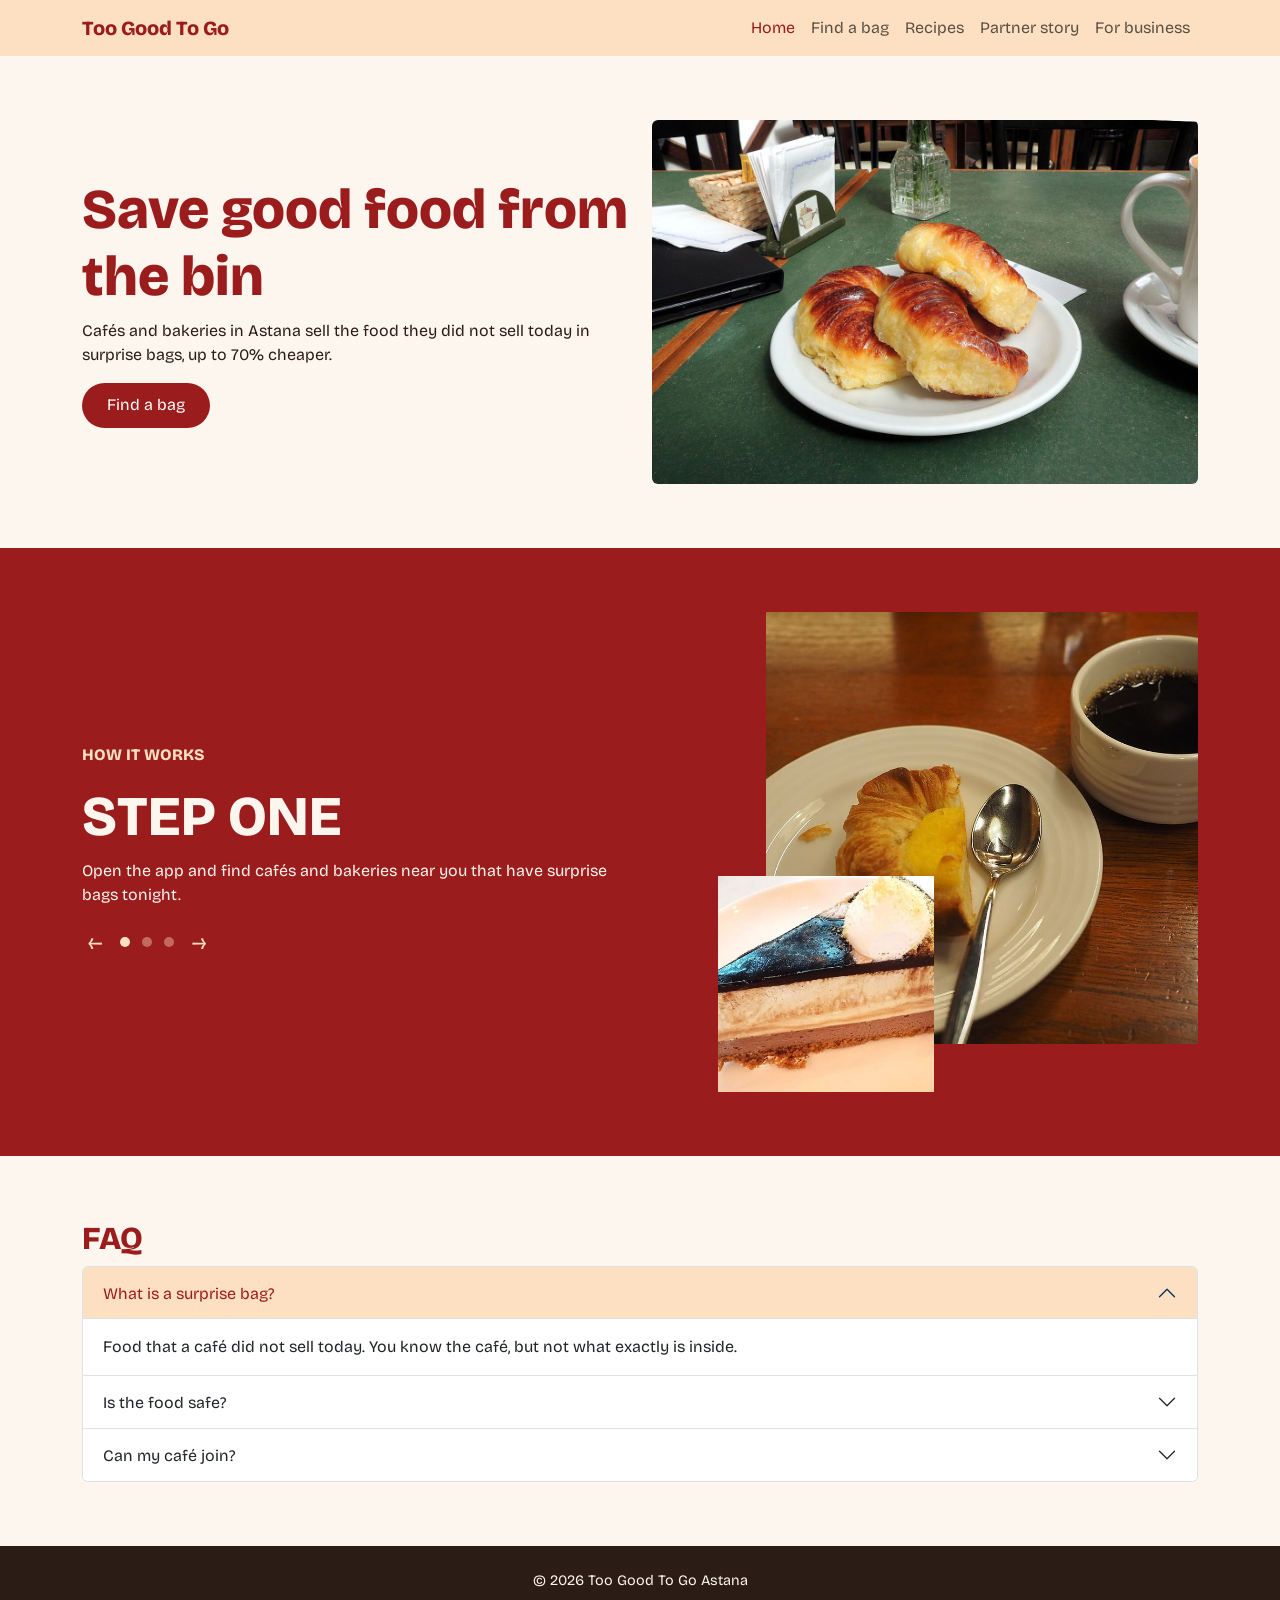
==== commit 21c612ef: "Hi" ====
--- a/index.html
+++ b/index.html
@@ -174,9 +174,7 @@
 
 <footer>
     <div class="container">
-        <p>© 2026 Too Good To Go Astana · Student project, AITU</p>
-        <p>Not connected to the real Too Good To Go. Photos: Wikimedia Commons (authors in README).
-            Texts written with the help of AI (Claude).</p>
+        <p>© 2026 Too Good To Go Astana</p>
     </div>
 </footer>
 
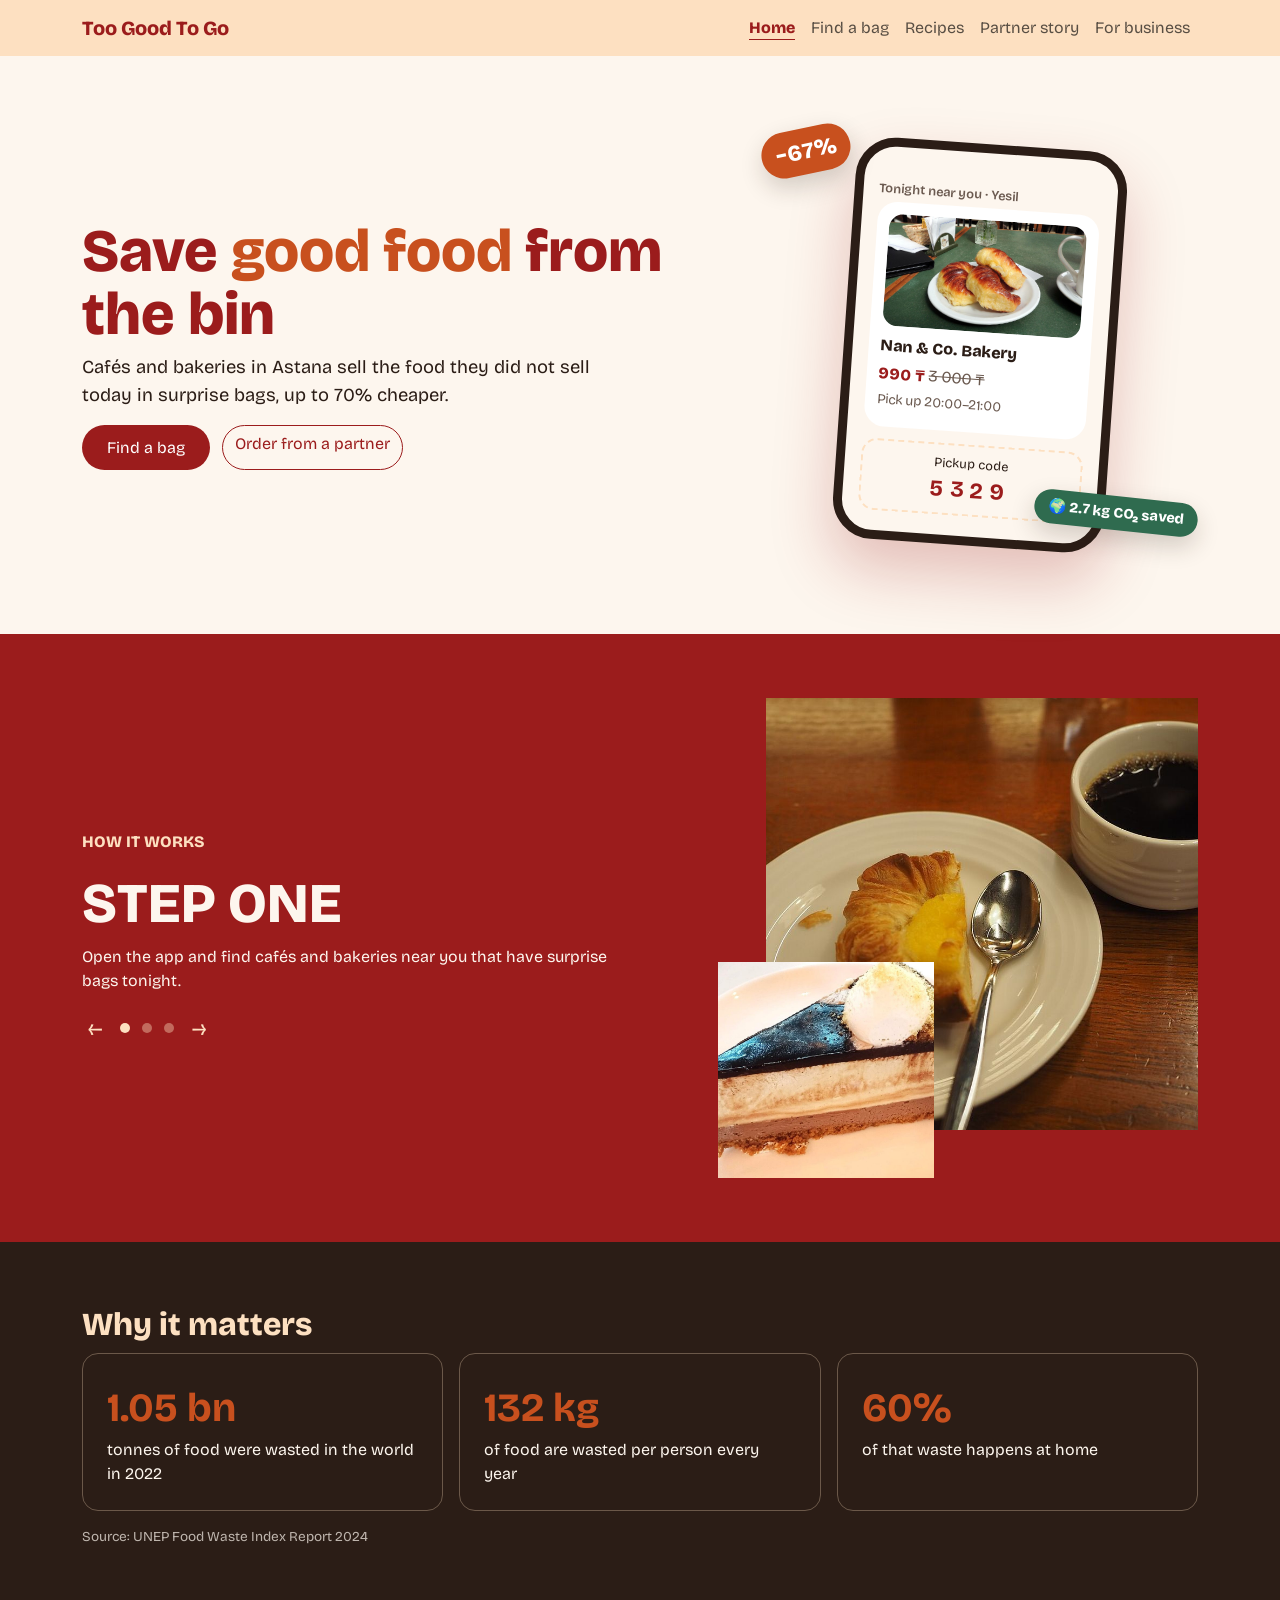
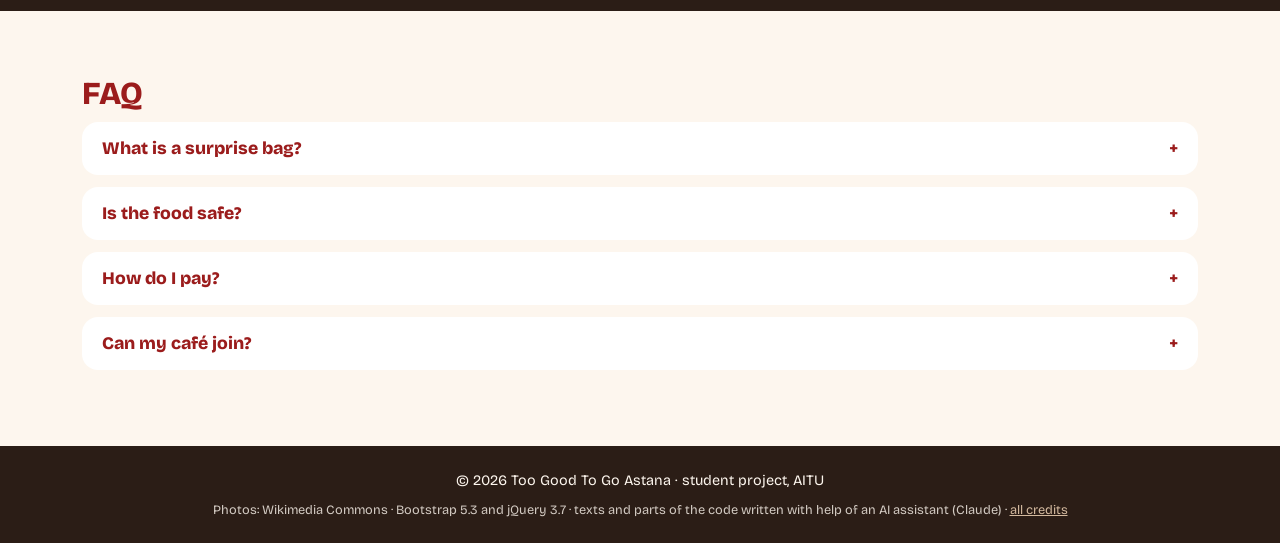
==== commit b947efe5: "Home: phone hero, numbers, jQuery FAQ" ====
--- a/index.html
+++ b/index.html
@@ -34,18 +34,34 @@
 </header>
 
 <main>
-    <!-- Hero: text and a photo, two columns from 768px -->
+    <!-- Hero: text on the left, a phone made only with HTML and CSS on the right -->
     <section class="hero">
         <div class="container">
-            <div class="row align-items-center g-4">
-                <div class="col-md-6">
-                    <h1>Save good food from the bin</h1>
-                    <p>Cafés and bakeries in Astana sell the food they did not sell today in surprise bags,
-                        up to 70% cheaper.</p>
-                    <a class="btn btn-brand" href="bags.html">Find a bag</a>
-                </div>
-                <div class="col-md-6">
-                    <img src="images/croissant.jpg" class="img-fluid rounded" alt="Croissants on a plate">
+            <div class="row align-items-center g-4 g-lg-5">
+                <div class="col-lg-7">
+                    <h1>Save <span class="highlight">good food</span> from the bin</h1>
+                    <p class="hero-lead">Cafés and bakeries in Astana sell the food they did not sell today in
+                        surprise bags, up to 70% cheaper.</p>
+                    <div class="hero-buttons">
+                        <a class="btn btn-brand" href="bags.html">Find a bag</a>
+                        <a class="btn btn-line" href="store.html#order">Order from a partner</a>
+                    </div>
+                </div>
+                <div class="col-lg-5">
+                    <div class="hero-visual">
+                        <div class="phone">
+                            <p class="phone-top">Tonight near you · Yesil</p>
+                            <div class="phone-bag">
+                                <img src="images/croissant.jpg" alt="Croissants on a plate">
+                                <p class="phone-store">Nan &amp; Co. Bakery</p>
+                                <p class="price">990 ₸ <s>3 000 ₸</s></p>
+                                <p class="phone-time">Pick up 20:00–21:00</p>
+                            </div>
+                            <p class="phone-code">Pickup code <strong>5329</strong></p>
+                        </div>
+                        <span class="sticker sticker-sale" aria-hidden="true">−67%</span>
+                        <span class="sticker sticker-co2" aria-hidden="true">🌍 2.7 kg CO₂ saved</span>
+                    </div>
                 </div>
             </div>
         </div>
@@ -127,44 +143,46 @@
         </div>
     </section>
 
-    <!-- FAQ: Bootstrap accordion -->
+    <!-- Numbers: my own grid -->
+    <section class="numbers">
+        <div class="container">
+            <h2>Why it matters</h2>
+            <ul class="stats">
+                <li><strong>1.05 bn</strong> tonnes of food were wasted in the world in 2022</li>
+                <li><strong>132 kg</strong> of food are wasted per person every year</li>
+                <li><strong>60%</strong> of that waste happens at home</li>
+            </ul>
+            <p class="source">Source: UNEP Food Waste Index Report 2024</p>
+        </div>
+    </section>
+
+    <!-- FAQ: my own accordion, opened and closed with jQuery (js/home.js) -->
     <section>
         <div class="container">
             <h2>FAQ</h2>
-            <div class="accordion" id="faq">
-                <div class="accordion-item">
-                    <h3 class="accordion-header">
-                        <button class="accordion-button" type="button" data-bs-toggle="collapse"
-                                data-bs-target="#q1" aria-expanded="true" aria-controls="q1">
-                            What is a surprise bag?
-                        </button>
-                    </h3>
-                    <div id="q1" class="accordion-collapse collapse show" data-bs-parent="#faq">
-                        <div class="accordion-body">Food that a café did not sell today. You know the café,
-                            but not what exactly is inside.</div>
-                    </div>
-                </div>
-                <div class="accordion-item">
-                    <h3 class="accordion-header">
-                        <button class="accordion-button collapsed" type="button" data-bs-toggle="collapse"
-                                data-bs-target="#q2" aria-expanded="false" aria-controls="q2">
-                            Is the food safe?
-                        </button>
-                    </h3>
-                    <div id="q2" class="accordion-collapse collapse" data-bs-parent="#faq">
-                        <div class="accordion-body">Yes. It is fresh today, it just will not be sold tomorrow.</div>
-                    </div>
-                </div>
-                <div class="accordion-item">
-                    <h3 class="accordion-header">
-                        <button class="accordion-button collapsed" type="button" data-bs-toggle="collapse"
-                                data-bs-target="#q3" aria-expanded="false" aria-controls="q3">
-                            Can my café join?
-                        </button>
-                    </h3>
-                    <div id="q3" class="accordion-collapse collapse" data-bs-parent="#faq">
-                        <div class="accordion-body">Yes, it is free. Fill in the form on the
-                            <a href="business.html">For business</a> page.</div>
+            <div class="faq">
+                <div class="faq-item">
+                    <h3><button class="faq-question" type="button" aria-expanded="false">What is a surprise bag?</button></h3>
+                    <div class="faq-answer">
+                        <p>Food that a café did not sell today. You know the café, but not what exactly is inside.</p>
+                    </div>
+                </div>
+                <div class="faq-item">
+                    <h3><button class="faq-question" type="button" aria-expanded="false">Is the food safe?</button></h3>
+                    <div class="faq-answer">
+                        <p>Yes. It is fresh today, it just will not be sold tomorrow.</p>
+                    </div>
+                </div>
+                <div class="faq-item">
+                    <h3><button class="faq-question" type="button" aria-expanded="false">How do I pay?</button></h3>
+                    <div class="faq-answer">
+                        <p>You choose the food and the pickup time on the website and pay at the counter.</p>
+                    </div>
+                </div>
+                <div class="faq-item">
+                    <h3><button class="faq-question" type="button" aria-expanded="false">Can my café join?</button></h3>
+                    <div class="faq-answer">
+                        <p>Yes, it is free. Fill in the form on the <a href="business.html">For business</a> page.</p>
                     </div>
                 </div>
             </div>
@@ -174,12 +192,19 @@
 
 <footer>
     <div class="container">
-        <p>© 2026 Too Good To Go Astana</p>
+        <p>© 2026 Too Good To Go Astana · student project, AITU</p>
+        <p class="credits">Photos: Wikimedia Commons ·
+            Bootstrap 5.3 and jQuery 3.7 · texts and parts of the code written with help of an AI assistant (Claude) ·
+            <a href="https://github.com/A11ert/TooGoodToGo#credits">all credits</a></p>
     </div>
 </footer>
 
+<script src="https://code.jquery.com/jquery-3.7.1.min.js"
+        integrity="sha256-/JqT3SQfawRcv/BIHPThkBvs0OEvtFFmqPF/lYI/Cxo=" crossorigin="anonymous"></script>
 <script src="https://cdn.jsdelivr.net/npm/bootstrap@5.3.8/dist/js/bootstrap.bundle.min.js"
         integrity="sha384-FKyoEForCGlyvwx9Hj09JcYn3nv7wiPVlz7YYwJrWVcXK/BmnVDxM+D2scQbITxI"
         crossorigin="anonymous"></script>
+<script src="js/main.js"></script>
+<script src="js/home.js"></script>
 </body>
 </html>
--- a/css/style.css
+++ b/css/style.css
@@ -4,7 +4,14 @@
     --cream: #fdf6ee;
     --peach: #fde0c1;
     --red: #9b1c1c;
+    --orange: #c8501e;
     --dark: #2b1d16;
+    --gray: #6b5a50;
+}
+
+/* Bootstrap turns on smooth scrolling; we scroll with jQuery animate(), so it is turned off here */
+:root {
+    scroll-behavior: auto;
 }
 
 /* Flexbox column: main takes the free space, so the footer is always at the bottom */
@@ -30,7 +37,23 @@
     padding: 2.5rem 0;
 }
 
-/* menu */
+/* orange words in the big headings */
+.highlight {
+    color: var(--orange);
+}
+
+/* visible focus for the Tab key on every link, button and field */
+a:focus-visible,
+button:focus-visible,
+input:focus-visible,
+select:focus-visible,
+textarea:focus-visible {
+    outline: 3px solid var(--orange);
+    outline-offset: 2px;
+    box-shadow: none;
+}
+
+/* menu: the current page is red and underlined */
 .navbar {
     background-color: var(--peach);
     --bs-navbar-active-color: var(--red);
@@ -39,6 +62,12 @@
 .navbar-brand {
     font-weight: 800;
     color: var(--red);
+}
+
+.nav-link.active {
+    font-weight: 800;
+    text-decoration: underline;
+    text-underline-offset: 6px;
 }
 
 /* main button: Bootstrap reads these variables */
@@ -49,8 +78,122 @@
     --bs-btn-hover-color: white;
     --bs-btn-active-bg: var(--dark);
     --bs-btn-active-color: white;
+    --bs-btn-disabled-bg: var(--gray);
+    --bs-btn-disabled-color: white;
     border-radius: 2rem;
     padding: 0.6rem 1.5rem;
+    transition: transform 0.2s, background-color 0.2s;
+}
+
+/* light button with a border (filters, small actions) */
+.btn-line {
+    --bs-btn-color: var(--red);
+    --bs-btn-border-color: var(--red);
+    --bs-btn-hover-bg: var(--red);
+    --bs-btn-hover-color: white;
+    --bs-btn-hover-border-color: var(--red);
+    --bs-btn-active-bg: var(--red);
+    --bs-btn-active-color: white;
+    border-radius: 2rem;
+    transition: transform 0.2s, background-color 0.2s;
+}
+
+/* hover: buttons move up a little */
+.btn-brand:hover,
+.btn-line:hover {
+    transform: translateY(-2px);
+}
+
+/* filter buttons in a row, they go to the next line on a phone */
+.filters {
+    display: flex;
+    flex-wrap: wrap;
+    gap: 0.5rem;
+    margin-bottom: 1.5rem;
+}
+
+/* the chosen filter button */
+.btn-line.active {
+    background-color: var(--red);
+    color: white;
+}
+
+/* card used on several pages: white, round, lifts on hover */
+.food-card {
+    height: 100%;
+    background-color: white;
+    border-radius: 1rem;
+    overflow: hidden;
+    transition: transform 0.2s, box-shadow 0.2s;
+}
+
+.food-card:hover {
+    transform: translateY(-5px);
+    box-shadow: 0 12px 24px rgba(155, 28, 28, 0.15);
+}
+
+.food-card img {
+    width: 100%;
+    height: 180px;
+    object-fit: cover;
+}
+
+.food-card-body {
+    padding: 1rem 1.25rem 1.25rem;
+}
+
+.food-card h3 {
+    font-size: 1.25rem;
+}
+
+.price {
+    font-weight: 800;
+    color: var(--red);
+}
+
+/* the old price is gray and crossed out */
+.price s {
+    font-weight: 400;
+    color: var(--gray);
+}
+
+/* "nothing found" and "empty bag" messages */
+.empty {
+    padding: 1.5rem;
+    border: 2px dashed var(--peach);
+    border-radius: 1rem;
+    text-align: center;
+    color: var(--gray);
+}
+
+/* forms: white box, our colours for errors */
+.site-form {
+    background-color: white;
+    border-radius: 1rem;
+    padding: 1.5rem;
+    --bs-form-invalid-color: var(--red);
+    --bs-form-invalid-border-color: var(--red);
+}
+
+.site-form legend {
+    font-weight: 800;
+    color: var(--red);
+}
+
+.site-form .form-control:focus,
+.site-form .form-select:focus {
+    border-color: var(--orange);
+}
+
+/* green message after a correct submit, hidden at the start */
+.success {
+    display: none;
+    margin-top: 1rem;
+    padding: 1rem;
+    border-radius: 1rem;
+    background-color: #e3f1e8;
+    color: #1f5a3a;
+    font-weight: 600;
 }
 
 footer {
@@ -65,9 +208,25 @@
     margin: 0;
 }
 
+footer .credits {
+    margin-top: 0.5rem;
+    font-size: 0.8rem;
+    opacity: 0.8;
+}
+
+footer a {
+    color: var(--peach);
+}
+
 /* more space between sections on bigger screens */
 @media (min-width: 768px) {
     section {
         padding: 4rem 0;
     }
 }
+
+@media (min-width: 992px) {
+    .site-form {
+        padding: 2.5rem;
+    }
+}
--- a/css/home.css
+++ b/css/home.css
@@ -1,10 +1,124 @@
 /* Home page */
+
+/* ---------- Hero ---------- */
 
 .hero h1 {
     font-size: 2.5rem;
-}
-
-/* How it works: Bootstrap carousel on a red background */
+    line-height: 1.05;
+}
+
+.hero-lead {
+    font-size: 1.15rem;
+    max-width: 32rem;
+}
+
+.hero-buttons {
+    display: flex;
+    flex-wrap: wrap;
+    gap: 0.75rem;
+}
+
+/* The phone: only HTML and CSS, no picture */
+.hero-visual {
+    position: relative;
+    display: flex;
+    justify-content: center;
+    padding: 1.5rem 0;
+}
+
+.phone {
+    width: min(100%, 17rem);
+    padding: 2rem 1rem 1rem;
+    border: 0.6rem solid var(--dark);
+    border-radius: 2.5rem;
+    background-color: var(--cream);
+    box-shadow: 0 30px 60px rgba(155, 28, 28, 0.25);
+    transform: rotate(4deg);
+    transition: transform 0.4s;
+}
+
+/* hover: the phone turns straight */
+.hero-visual:hover .phone {
+    transform: rotate(0deg) scale(1.03);
+}
+
+.phone p {
+    margin-bottom: 0.25rem;
+}
+
+.phone-top {
+    font-size: 0.8rem;
+    font-weight: 600;
+    color: var(--gray);
+}
+
+.phone-bag {
+    padding: 0.75rem;
+    border-radius: 1.25rem;
+    background-color: white;
+}
+
+.phone-bag img {
+    width: 100%;
+    height: 7rem;
+    object-fit: cover;
+    border-radius: 0.9rem;
+    margin-bottom: 0.5rem;
+}
+
+.phone-store {
+    font-weight: 800;
+}
+
+.phone-time {
+    font-size: 0.85rem;
+    color: var(--gray);
+}
+
+.phone-code {
+    margin-top: 0.75rem;
+    padding: 0.5rem;
+    border: 2px dashed var(--peach);
+    border-radius: 1rem;
+    text-align: center;
+    font-size: 0.8rem;
+}
+
+.phone-code strong {
+    display: block;
+    color: var(--red);
+    font-size: 1.4rem;
+    letter-spacing: 0.3em;
+}
+
+/* stickers around the phone */
+.sticker {
+    position: absolute;
+    padding: 0.4rem 0.9rem;
+    border-radius: 2rem;
+    font-weight: 800;
+    color: white;
+    box-shadow: 0 10px 24px rgba(43, 29, 22, 0.2);
+}
+
+.sticker-sale {
+    top: 0.5rem;
+    left: 0;
+    background-color: var(--orange);
+    font-size: 1.4rem;
+    rotate: -12deg;
+}
+
+.sticker-co2 {
+    right: 0;
+    bottom: 2.5rem;
+    background-color: #2f6b4f;
+    font-size: 0.9rem;
+    rotate: 6deg;
+}
+
+/* ---------- How it works: Bootstrap carousel on a red background ---------- */
+
 .how {
     background-color: var(--red);
     color: var(--cream);
@@ -72,20 +186,108 @@
     object-fit: cover;
 }
 
-/* FAQ: our colours instead of the Bootstrap blue */
-.accordion {
-    --bs-accordion-active-bg: var(--peach);
-    --bs-accordion-active-color: var(--red);
-    --bs-accordion-btn-focus-box-shadow: none;
-}
-
-/* from 768px: bigger headings */
+/* ---------- Numbers: my own grid, 1 column on a phone, 3 from 768px ---------- */
+
+.numbers {
+    background-color: var(--dark);
+    color: var(--cream);
+}
+
+.numbers h2 {
+    color: var(--peach);
+}
+
+.stats {
+    display: grid;
+    gap: 1rem;
+    padding: 0;
+    list-style: none;
+}
+
+.stats li {
+    padding: 1.5rem;
+    border: 1px solid rgba(253, 224, 193, 0.3);
+    border-radius: 1rem;
+    transition: background-color 0.2s;
+}
+
+.stats li:hover {
+    background-color: rgba(253, 224, 193, 0.1);
+}
+
+.stats strong {
+    display: block;
+    font-size: 2.5rem;
+    color: var(--orange);
+}
+
+.source {
+    margin: 0;
+    font-size: 0.85rem;
+    opacity: 0.7;
+}
+
+/* ---------- FAQ: my own accordion ---------- */
+
+.faq-item {
+    margin-bottom: 0.75rem;
+    background-color: white;
+    border-radius: 1rem;
+}
+
+.faq-item h3 {
+    margin: 0;
+}
+
+.faq-question {
+    display: flex;
+    justify-content: space-between;
+    width: 100%;
+    padding: 1rem 1.25rem;
+    border: none;
+    border-radius: 1rem;
+    background: none;
+    color: var(--red);
+    font-size: 1.1rem;
+    font-weight: 800;
+    text-align: left;
+}
+
+.faq-question:hover {
+    background-color: var(--peach);
+}
+
+/* the + turns into × when the answer is open */
+.faq-question::after {
+    content: "+";
+    transition: transform 0.3s;
+}
+
+.faq-item.open .faq-question::after {
+    transform: rotate(45deg);
+}
+
+/* answers are hidden at the start, jQuery shows them */
+.faq-answer {
+    display: none;
+    padding: 0 1.25rem 1rem;
+}
+
+.faq-answer p {
+    margin: 0;
+}
+
+/* ---------- from 768px: bigger headings, 3 numbers in a row ---------- */
 @media (min-width: 768px) {
     .hero h1 {
-        font-size: 3.5rem;
+        font-size: 3.75rem;
     }
 
     .how h2 {
         font-size: 3.5rem;
     }
-}
+
+    .stats {
+        grid-template-columns: repeat(3, 1fr);
+    }
+}
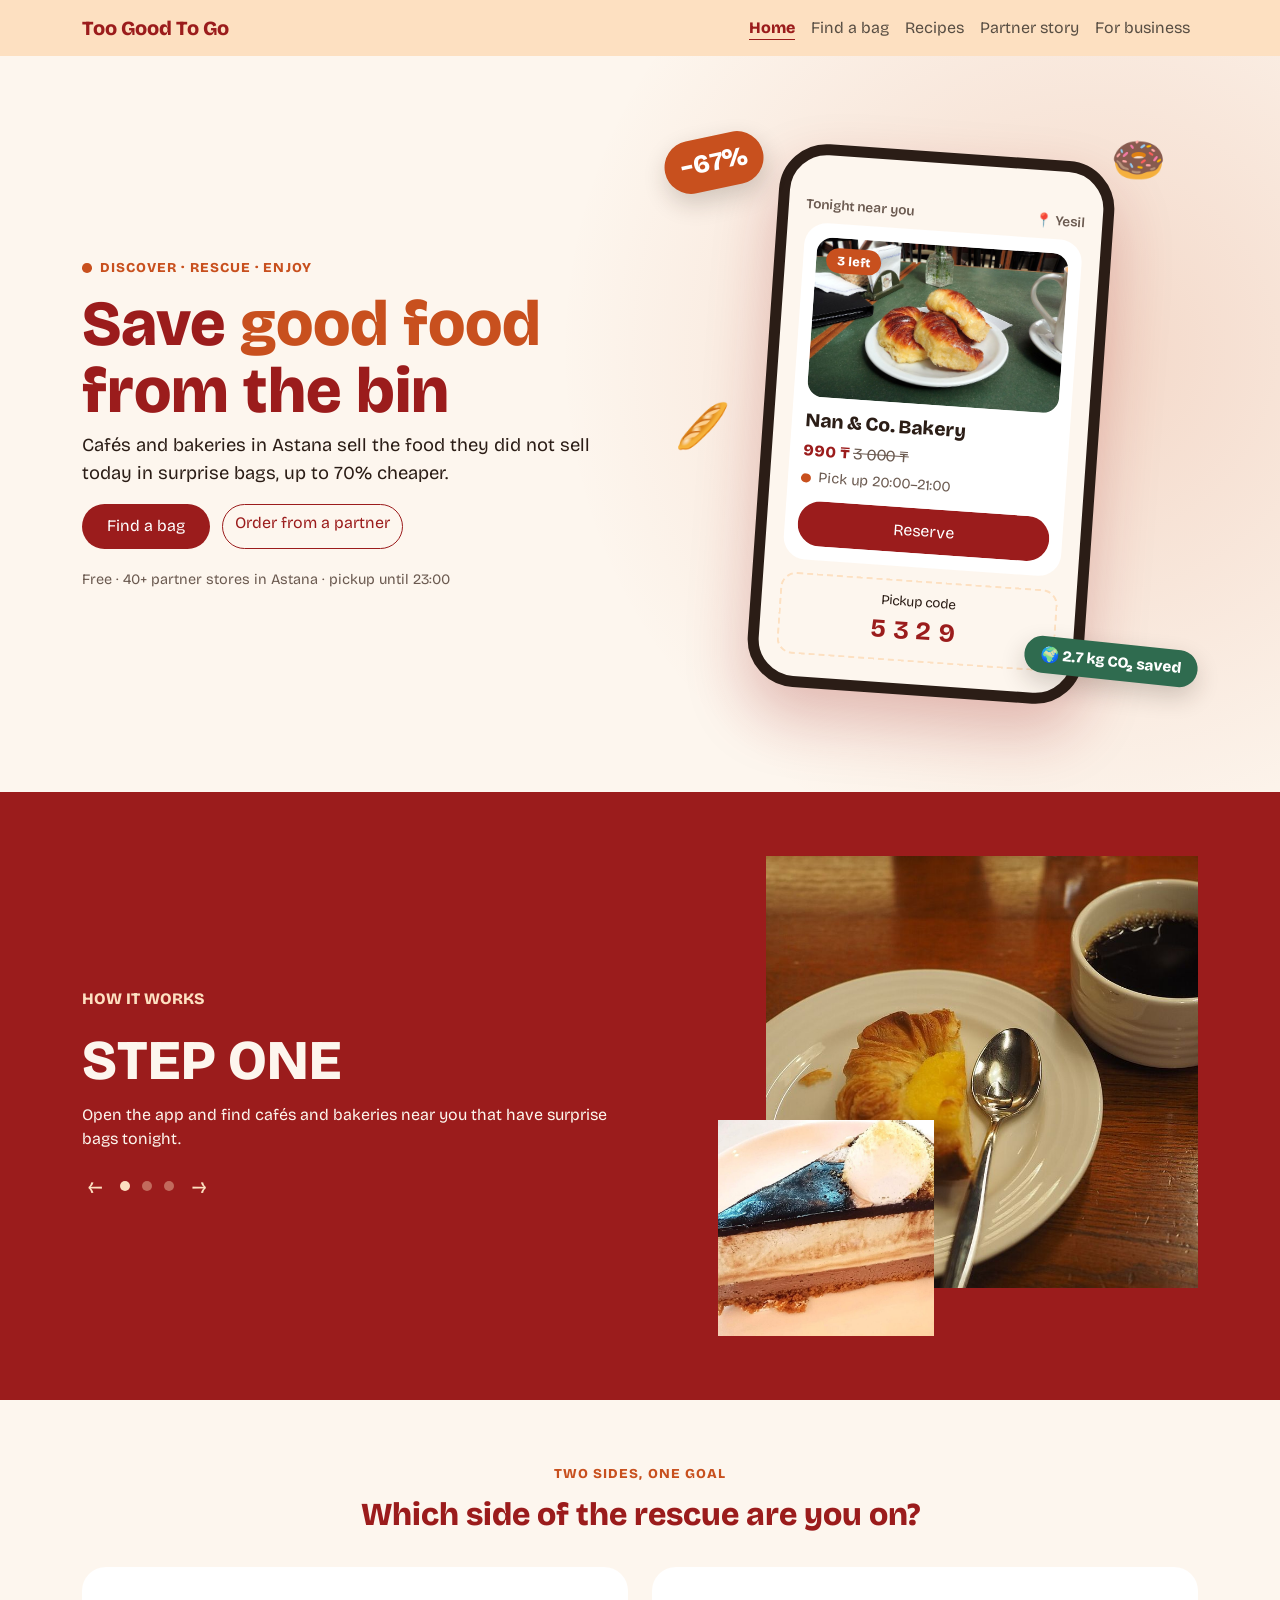
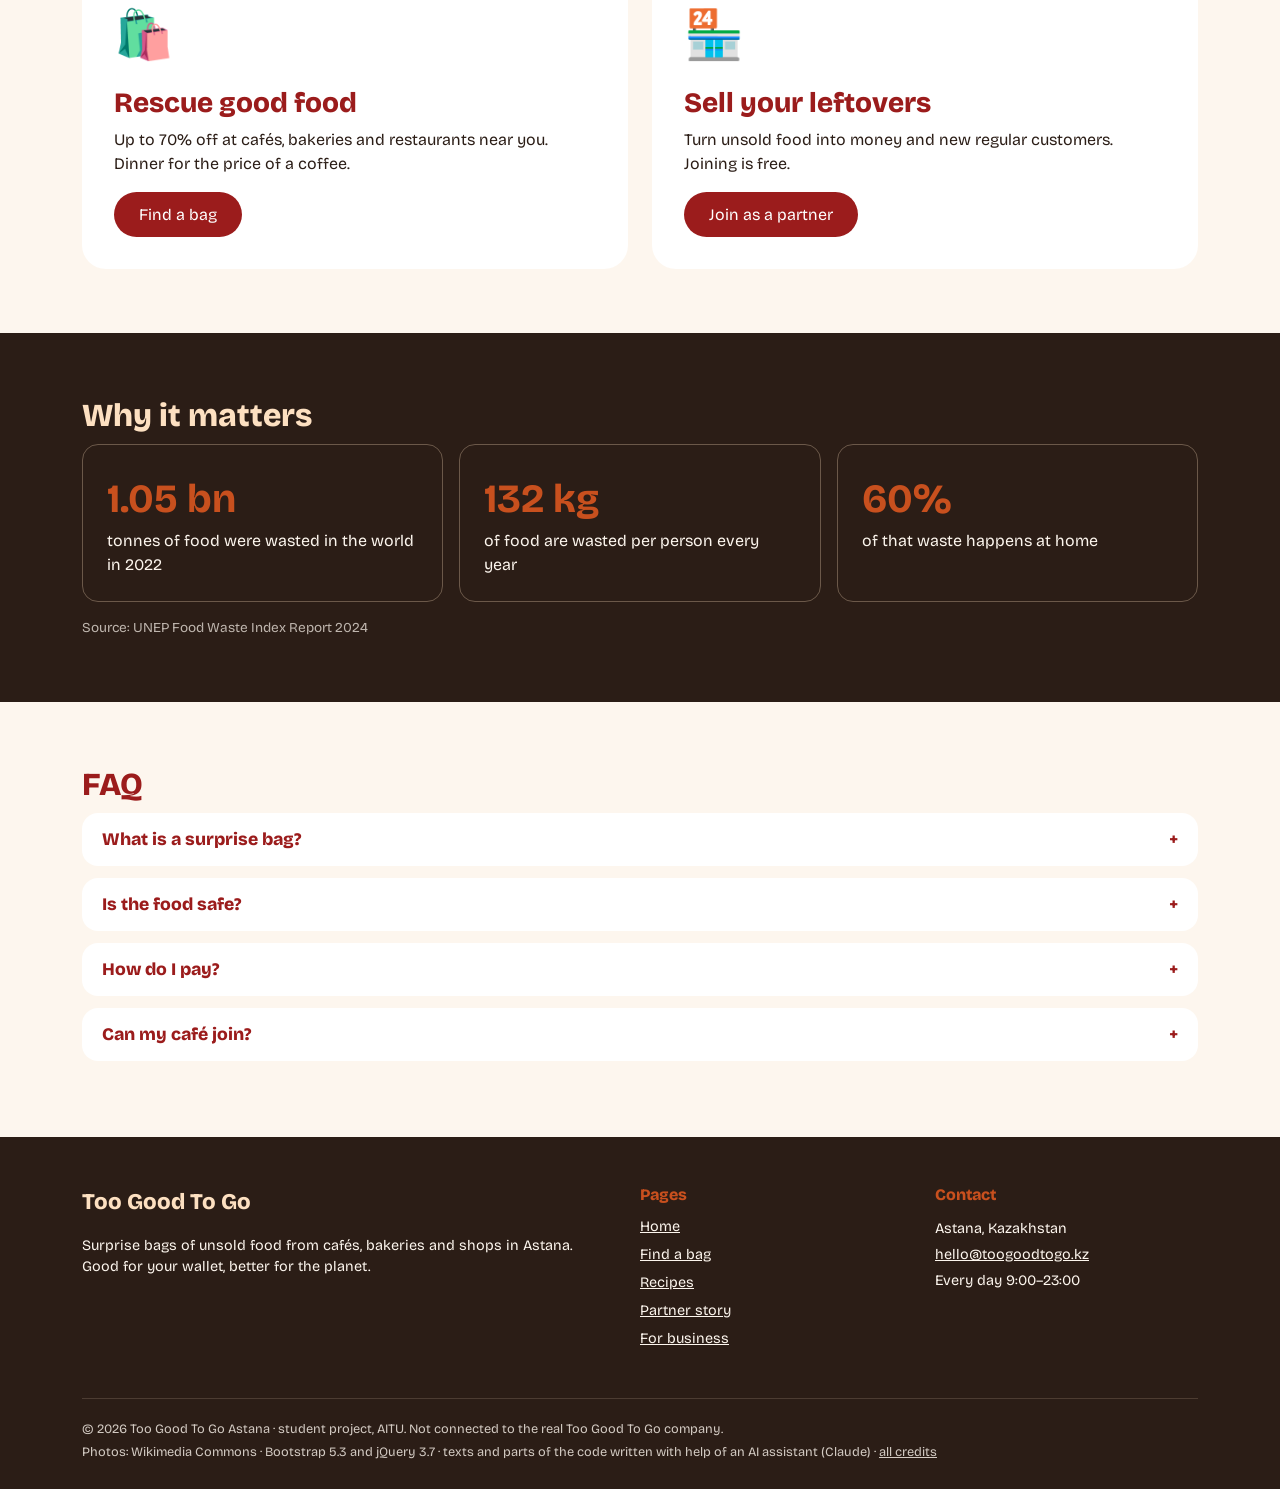
==== commit aa6e0977: "Bigger floating phone, two sides, reviews, new footer" ====
--- a/index.html
+++ b/index.html
@@ -38,7 +38,8 @@
     <section class="hero">
         <div class="container">
             <div class="row align-items-center g-4 g-lg-5">
-                <div class="col-lg-7">
+                <div class="col-lg-6">
+                    <p class="eyebrow"><span class="live-dot"></span>Discover · Rescue · Enjoy</p>
                     <h1>Save <span class="highlight">good food</span> from the bin</h1>
                     <p class="hero-lead">Cafés and bakeries in Astana sell the food they did not sell today in
                         surprise bags, up to 70% cheaper.</p>
@@ -46,21 +47,28 @@
                         <a class="btn btn-brand" href="bags.html">Find a bag</a>
                         <a class="btn btn-line" href="store.html#order">Order from a partner</a>
                     </div>
-                </div>
-                <div class="col-lg-5">
+                    <p class="hero-note">Free · 40+ partner stores in Astana · pickup until 23:00</p>
+                </div>
+                <div class="col-lg-6">
                     <div class="hero-visual">
                         <div class="phone">
-                            <p class="phone-top">Tonight near you · Yesil</p>
+                            <p class="phone-top"><span>Tonight near you</span> <span>📍 Yesil</span></p>
                             <div class="phone-bag">
-                                <img src="images/croissant.jpg" alt="Croissants on a plate">
+                                <div class="phone-photo">
+                                    <img src="images/croissant.jpg" alt="Croissants on a plate">
+                                    <span class="phone-left">3 left</span>
+                                </div>
                                 <p class="phone-store">Nan &amp; Co. Bakery</p>
                                 <p class="price">990 ₸ <s>3 000 ₸</s></p>
-                                <p class="phone-time">Pick up 20:00–21:00</p>
+                                <p class="phone-time"><span class="live-dot"></span>Pick up 20:00–21:00</p>
+                                <a class="btn btn-brand w-100" href="store.html#order">Reserve</a>
                             </div>
                             <p class="phone-code">Pickup code <strong>5329</strong></p>
                         </div>
                         <span class="sticker sticker-sale" aria-hidden="true">−67%</span>
                         <span class="sticker sticker-co2" aria-hidden="true">🌍 2.7 kg CO₂ saved</span>
+                        <span class="sticker-emoji sticker-bread" aria-hidden="true">🥖</span>
+                        <span class="sticker-emoji sticker-donut" aria-hidden="true">🍩</span>
                     </div>
                 </div>
             </div>
@@ -143,6 +151,28 @@
         </div>
     </section>
 
+    <!-- Two sides: two cards in my own grid -->
+    <section class="sides">
+        <div class="container">
+            <p class="eyebrow text-center">Two sides, one goal</p>
+            <h2 class="text-center">Which side of the rescue are you on?</h2>
+            <div class="sides-grid">
+                <article class="side">
+                    <span class="side-emoji" aria-hidden="true">🛍️</span>
+                    <h3>Rescue good food</h3>
+                    <p>Up to 70% off at cafés, bakeries and restaurants near you. Dinner for the price of a coffee.</p>
+                    <a class="btn btn-brand" href="bags.html">Find a bag</a>
+                </article>
+                <article class="side">
+                    <span class="side-emoji" aria-hidden="true">🏪</span>
+                    <h3>Sell your leftovers</h3>
+                    <p>Turn unsold food into money and new regular customers. Joining is free.</p>
+                    <a class="btn btn-brand" href="business.html">Join as a partner</a>
+                </article>
+            </div>
+        </div>
+    </section>
+
     <!-- Numbers: my own grid -->
     <section class="numbers">
         <div class="container">
@@ -192,10 +222,38 @@
 
 <footer>
     <div class="container">
-        <p>© 2026 Too Good To Go Astana · student project, AITU</p>
-        <p class="credits">Photos: Wikimedia Commons ·
-            Bootstrap 5.3 and jQuery 3.7 · texts and parts of the code written with help of an AI assistant (Claude) ·
-            <a href="https://github.com/A11ert/TooGoodToGo#credits">all credits</a></p>
+        <!-- my own grid: 1 column on a phone, 3 from 768px -->
+        <div class="footer-grid">
+            <div>
+                <p class="footer-brand">Too Good To Go</p>
+                <p>Surprise bags of unsold food from cafés, bakeries and shops in Astana.
+                    Good for your wallet, better for the planet.</p>
+            </div>
+            <nav aria-label="Footer menu">
+                <h2 class="footer-title">Pages</h2>
+                <ul class="footer-list">
+                    <li><a href="index.html">Home</a></li>
+                    <li><a href="bags.html">Find a bag</a></li>
+                    <li><a href="recipes.html">Recipes</a></li>
+                    <li><a href="store.html">Partner story</a></li>
+                    <li><a href="business.html">For business</a></li>
+                </ul>
+            </nav>
+            <div>
+                <h2 class="footer-title">Contact</h2>
+                <address>
+                    Astana, Kazakhstan<br>
+                    <a href="mailto:hello@toogoodtogo.kz">hello@toogoodtogo.kz</a><br>
+                    Every day 9:00–23:00
+                </address>
+            </div>
+        </div>
+        <div class="footer-bottom">
+            <p>© 2026 Too Good To Go Astana · student project, AITU. Not connected to the real Too Good To Go company.</p>
+            <p class="credits">Photos: Wikimedia Commons ·
+                Bootstrap 5.3 and jQuery 3.7 · texts and parts of the code written with help of an AI assistant (Claude) ·
+                <a href="https://github.com/A11ert/TooGoodToGo#credits">all credits</a></p>
+        </div>
     </div>
 </footer>
 
--- a/css/style.css
+++ b/css/style.css
@@ -40,6 +40,34 @@
 /* orange words in the big headings */
 .highlight {
     color: var(--orange);
+}
+
+/* small label above a heading */
+.eyebrow {
+    margin-bottom: 0.75rem;
+    color: var(--orange);
+    font-size: 0.85rem;
+    font-weight: 800;
+    letter-spacing: 0.08em;
+    text-transform: uppercase;
+}
+
+/* "live" dot that pulses, like a recording light */
+.live-dot {
+    display: inline-block;
+    width: 0.6rem;
+    height: 0.6rem;
+    margin-right: 0.5rem;
+    border-radius: 50%;
+    background-color: var(--orange);
+    vertical-align: middle;
+    animation: pulse 1.5s infinite;
+}
+
+@keyframes pulse {
+    50% {
+        opacity: 0.3;
+    }
 }
 
 /* visible focus for the Tab key on every link, button and field */
@@ -196,26 +224,63 @@
     font-weight: 600;
 }
 
+/* footer: dark, 3 columns from 768px */
 footer {
     background-color: var(--dark);
     color: var(--cream);
-    padding: 1.5rem 0;
-    text-align: center;
+    padding: 3rem 0 1.5rem;
     font-size: 0.9rem;
 }
 
-footer p {
+.footer-grid {
+    display: grid;
+    gap: 2rem;
+}
+
+.footer-brand {
+    font-size: 1.4rem;
+    font-weight: 800;
+    color: var(--peach);
+}
+
+.footer-title {
+    margin-bottom: 0.75rem;
+    font-size: 1rem;
+    color: var(--orange);
+}
+
+.footer-list {
+    padding: 0;
+    list-style: none;
+}
+
+.footer-list li {
+    margin-bottom: 0.4rem;
+}
+
+footer a {
+    color: var(--cream);
+}
+
+footer a:hover {
+    color: var(--peach);
+}
+
+footer address {
     margin: 0;
-}
-
-footer .credits {
-    margin-top: 0.5rem;
+    line-height: 1.8;
+}
+
+.footer-bottom {
+    margin-top: 2rem;
+    padding-top: 1.25rem;
+    border-top: 1px solid rgba(253, 224, 193, 0.2);
     font-size: 0.8rem;
     opacity: 0.8;
 }
 
-footer a {
-    color: var(--peach);
+.footer-bottom p {
+    margin: 0 0 0.25rem;
 }
 
 /* more space between sections on bigger screens */
@@ -223,6 +288,10 @@
     section {
         padding: 4rem 0;
     }
+
+    .footer-grid {
+        grid-template-columns: 2fr 1fr 1fr;
+    }
 }
 
 @media (min-width: 992px) {
--- a/css/home.css
+++ b/css/home.css
@@ -2,8 +2,15 @@
 
 /* ---------- Hero ---------- */
 
+/* soft orange glow behind the phone */
+.hero {
+    position: relative;
+    overflow: hidden;
+    background: radial-gradient(circle at 85% 40%, rgba(200, 80, 30, 0.18), transparent 45%);
+}
+
 .hero h1 {
-    font-size: 2.5rem;
+    font-size: 2.75rem;
     line-height: 1.05;
 }
 
@@ -18,23 +25,37 @@
     gap: 0.75rem;
 }
 
+.hero-note {
+    margin: 1.25rem 0 0;
+    font-size: 0.9rem;
+    color: var(--gray);
+}
+
 /* The phone: only HTML and CSS, no picture */
 .hero-visual {
     position: relative;
     display: flex;
     justify-content: center;
-    padding: 1.5rem 0;
+    padding: 2rem 0;
 }
 
 .phone {
-    width: min(100%, 17rem);
-    padding: 2rem 1rem 1rem;
-    border: 0.6rem solid var(--dark);
-    border-radius: 2.5rem;
+    width: min(85%, 21rem);
+    padding: 2.5rem 1.1rem 1.1rem;
+    border: 0.7rem solid var(--dark);
+    border-radius: 3rem;
     background-color: var(--cream);
     box-shadow: 0 30px 60px rgba(155, 28, 28, 0.25);
     transform: rotate(4deg);
     transition: transform 0.4s;
+    animation: float 4s ease-in-out infinite;
+}
+
+/* the phone goes up and down slowly; "translate" works together with "transform" */
+@keyframes float {
+    50% {
+        translate: 0 -12px;
+    }
 }
 
 /* hover: the phone turns straight */
@@ -47,54 +68,77 @@
 }
 
 .phone-top {
-    font-size: 0.8rem;
+    display: flex;
+    justify-content: space-between;
+    font-size: 0.85rem;
     font-weight: 600;
     color: var(--gray);
 }
 
 .phone-bag {
-    padding: 0.75rem;
-    border-radius: 1.25rem;
+    margin-top: 0.5rem;
+    padding: 0.85rem;
+    border-radius: 1.4rem;
     background-color: white;
 }
 
-.phone-bag img {
+/* photo with a "3 left" badge in the corner */
+.phone-photo {
+    position: relative;
+    margin-bottom: 0.6rem;
+}
+
+.phone-photo img {
     width: 100%;
-    height: 7rem;
+    height: 10rem;
     object-fit: cover;
-    border-radius: 0.9rem;
-    margin-bottom: 0.5rem;
+    border-radius: 1rem;
+}
+
+.phone-left {
+    position: absolute;
+    top: 0.6rem;
+    left: 0.6rem;
+    padding: 0.2rem 0.7rem;
+    border-radius: 2rem;
+    background-color: var(--orange);
+    color: white;
+    font-size: 0.8rem;
+    font-weight: 800;
 }
 
 .phone-store {
-    font-weight: 800;
-}
-
-.phone-time {
+    font-size: 1.2rem;
+    font-weight: 800;
+}
+
+.phone .phone-time {
+    margin-bottom: 0.75rem;
+    font-size: 0.9rem;
+    color: var(--gray);
+}
+
+.phone-code {
+    margin-top: 0.85rem;
+    padding: 0.6rem;
+    border: 2px dashed var(--peach);
+    border-radius: 1rem;
+    text-align: center;
     font-size: 0.85rem;
-    color: var(--gray);
-}
-
-.phone-code {
-    margin-top: 0.75rem;
-    padding: 0.5rem;
-    border: 2px dashed var(--peach);
-    border-radius: 1rem;
-    text-align: center;
-    font-size: 0.8rem;
 }
 
 .phone-code strong {
     display: block;
     color: var(--red);
-    font-size: 1.4rem;
+    font-size: 1.6rem;
     letter-spacing: 0.3em;
 }
 
 /* stickers around the phone */
 .sticker {
     position: absolute;
-    padding: 0.4rem 0.9rem;
+    z-index: 1;
+    padding: 0.45rem 1rem;
     border-radius: 2rem;
     font-weight: 800;
     color: white;
@@ -102,19 +146,49 @@
 }
 
 .sticker-sale {
-    top: 0.5rem;
+    top: 1rem;
     left: 0;
     background-color: var(--orange);
-    font-size: 1.4rem;
+    font-size: 1.6rem;
     rotate: -12deg;
 }
 
 .sticker-co2 {
     right: 0;
-    bottom: 2.5rem;
+    bottom: 3rem;
     background-color: #2f6b4f;
-    font-size: 0.9rem;
+    font-size: 0.95rem;
     rotate: 6deg;
+}
+
+/* big emoji stickers: only from 576px, on a phone there is no room */
+.sticker-emoji {
+    display: none;
+    position: absolute;
+    font-size: 2.75rem;
+}
+
+.sticker-bread {
+    top: 45%;
+    left: 2%;
+}
+
+.sticker-donut {
+    top: 0.5rem;
+    right: 6%;
+}
+
+@media (min-width: 576px) {
+    .sticker-emoji {
+        display: block;
+    }
+}
+
+/* people who turn off animations in the system do not get the moving phone */
+@media (prefers-reduced-motion: reduce) {
+    .phone {
+        animation: none;
+    }
 }
 
 /* ---------- How it works: Bootstrap carousel on a red background ---------- */
@@ -186,6 +260,32 @@
     object-fit: cover;
 }
 
+/* ---------- Two sides: my own grid, 1 column on a phone, 2 from 768px ---------- */
+
+.sides-grid {
+    display: grid;
+    gap: 1.5rem;
+    margin-top: 2rem;
+}
+
+.side {
+    padding: 2rem;
+    border-radius: 1.5rem;
+    background-color: white;
+    transition: transform 0.2s, box-shadow 0.2s;
+}
+
+.side:hover {
+    transform: translateY(-5px);
+    box-shadow: 0 12px 24px rgba(155, 28, 28, 0.15);
+}
+
+.side-emoji {
+    display: block;
+    margin-bottom: 1rem;
+    font-size: 3rem;
+}
+
 /* ---------- Numbers: my own grid, 1 column on a phone, 3 from 768px ---------- */
 
 .numbers {
@@ -280,7 +380,7 @@
 /* ---------- from 768px: bigger headings, 3 numbers in a row ---------- */
 @media (min-width: 768px) {
     .hero h1 {
-        font-size: 3.75rem;
+        font-size: 4rem;
     }
 
     .how h2 {
@@ -290,4 +390,8 @@
     .stats {
         grid-template-columns: repeat(3, 1fr);
     }
-}
+
+    .sides-grid {
+        grid-template-columns: 1fr 1fr;
+    }
+}
